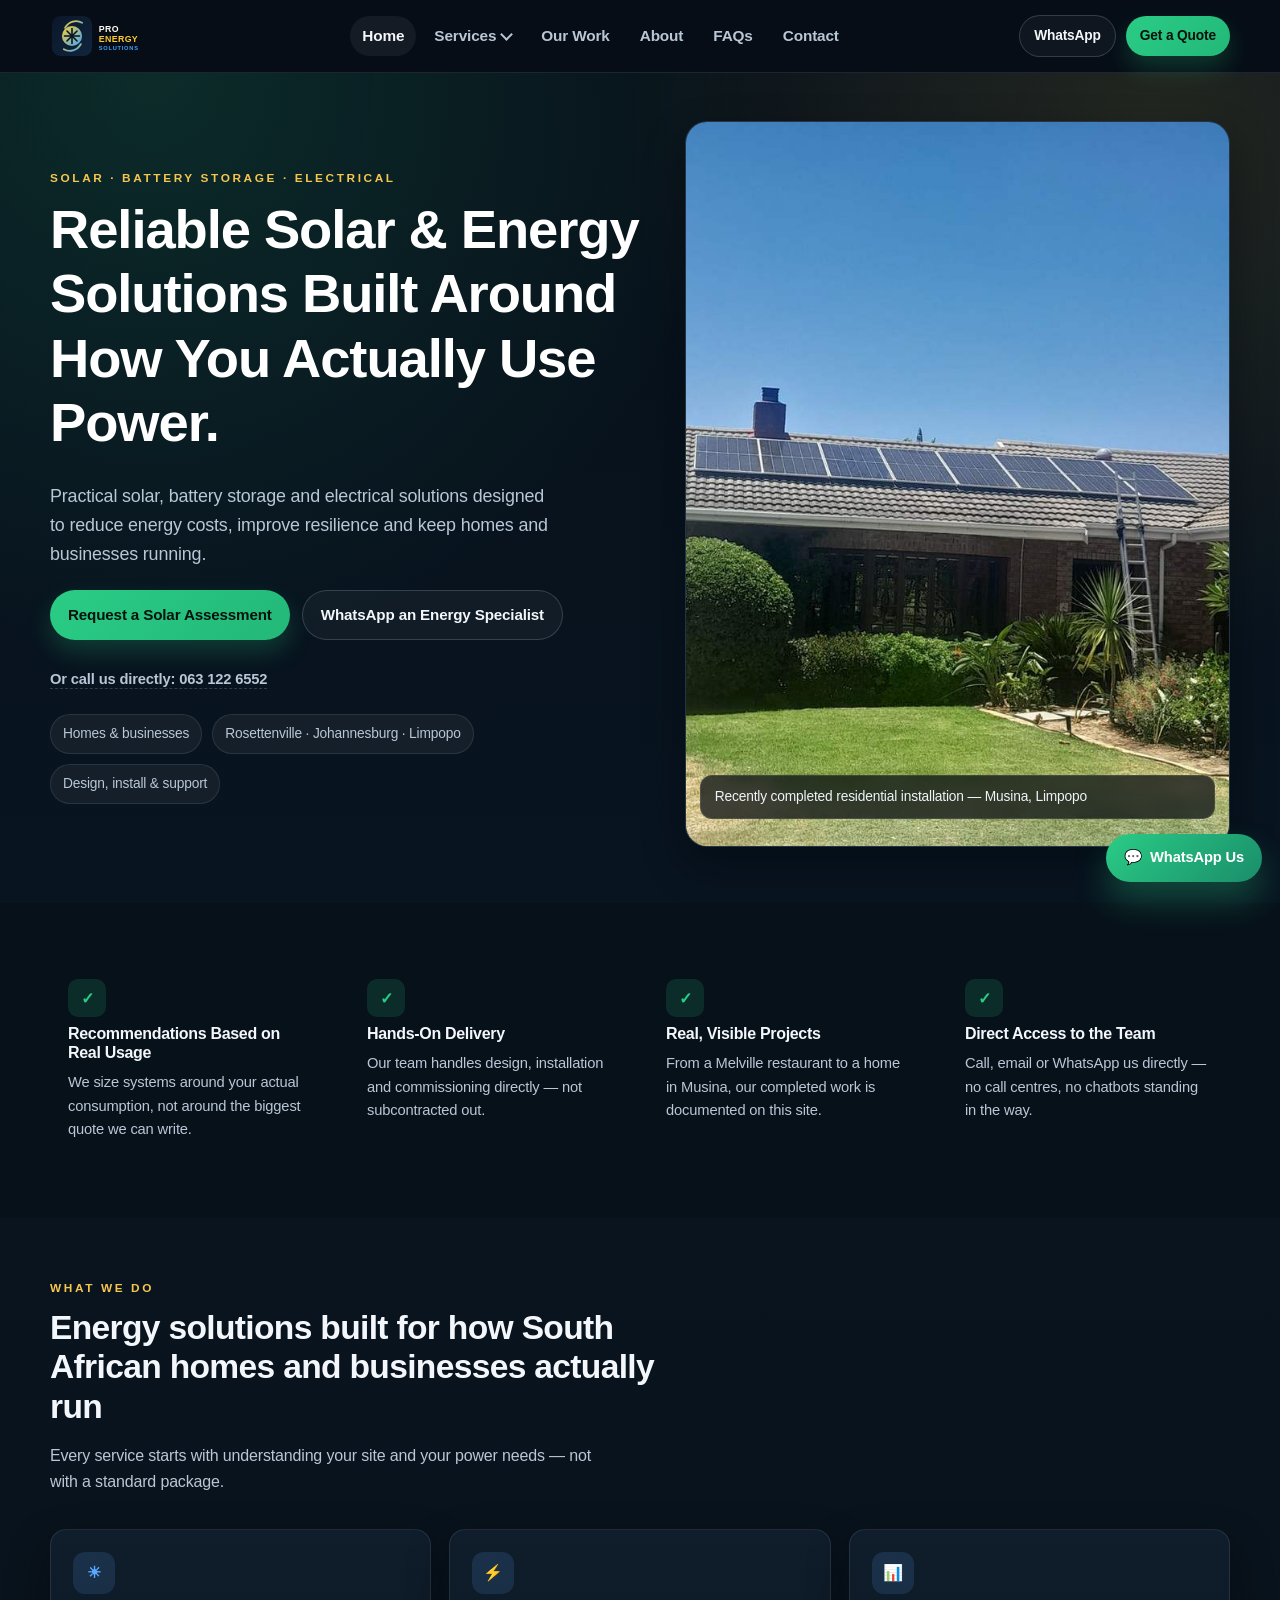
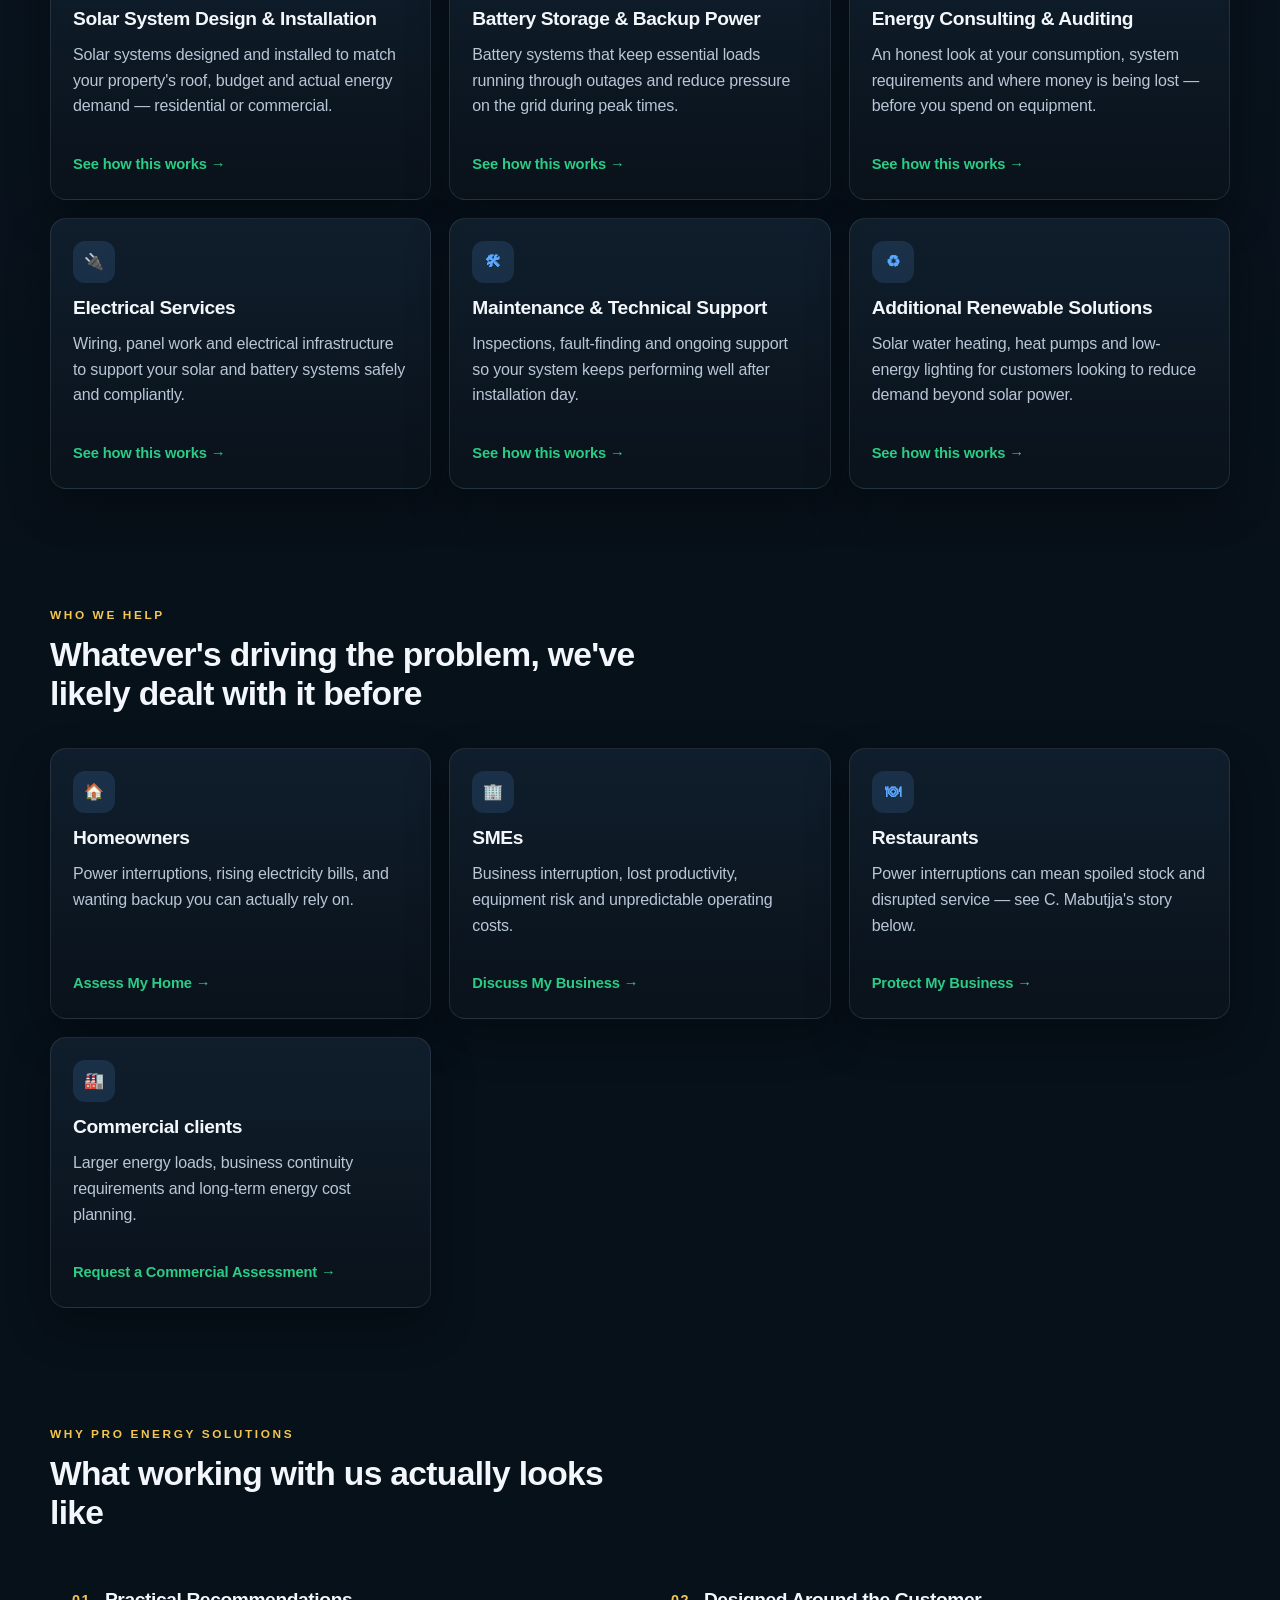
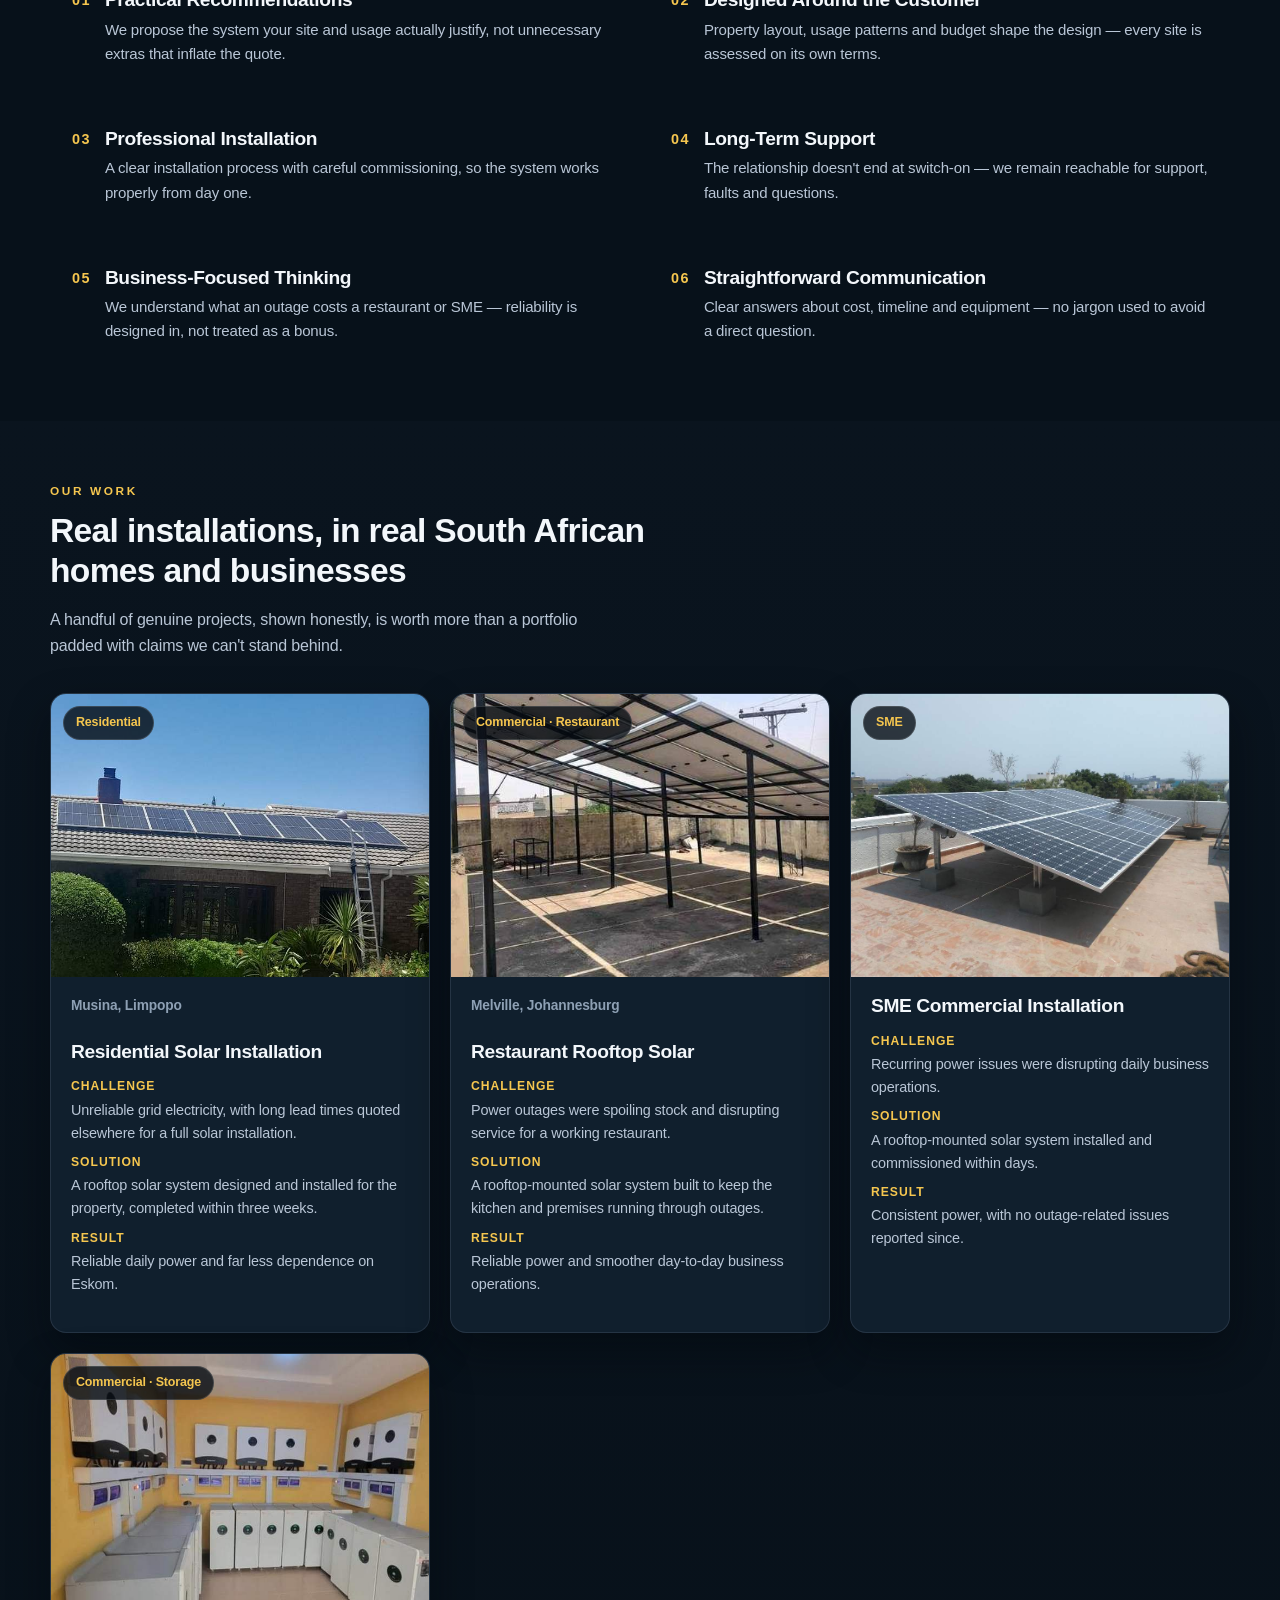
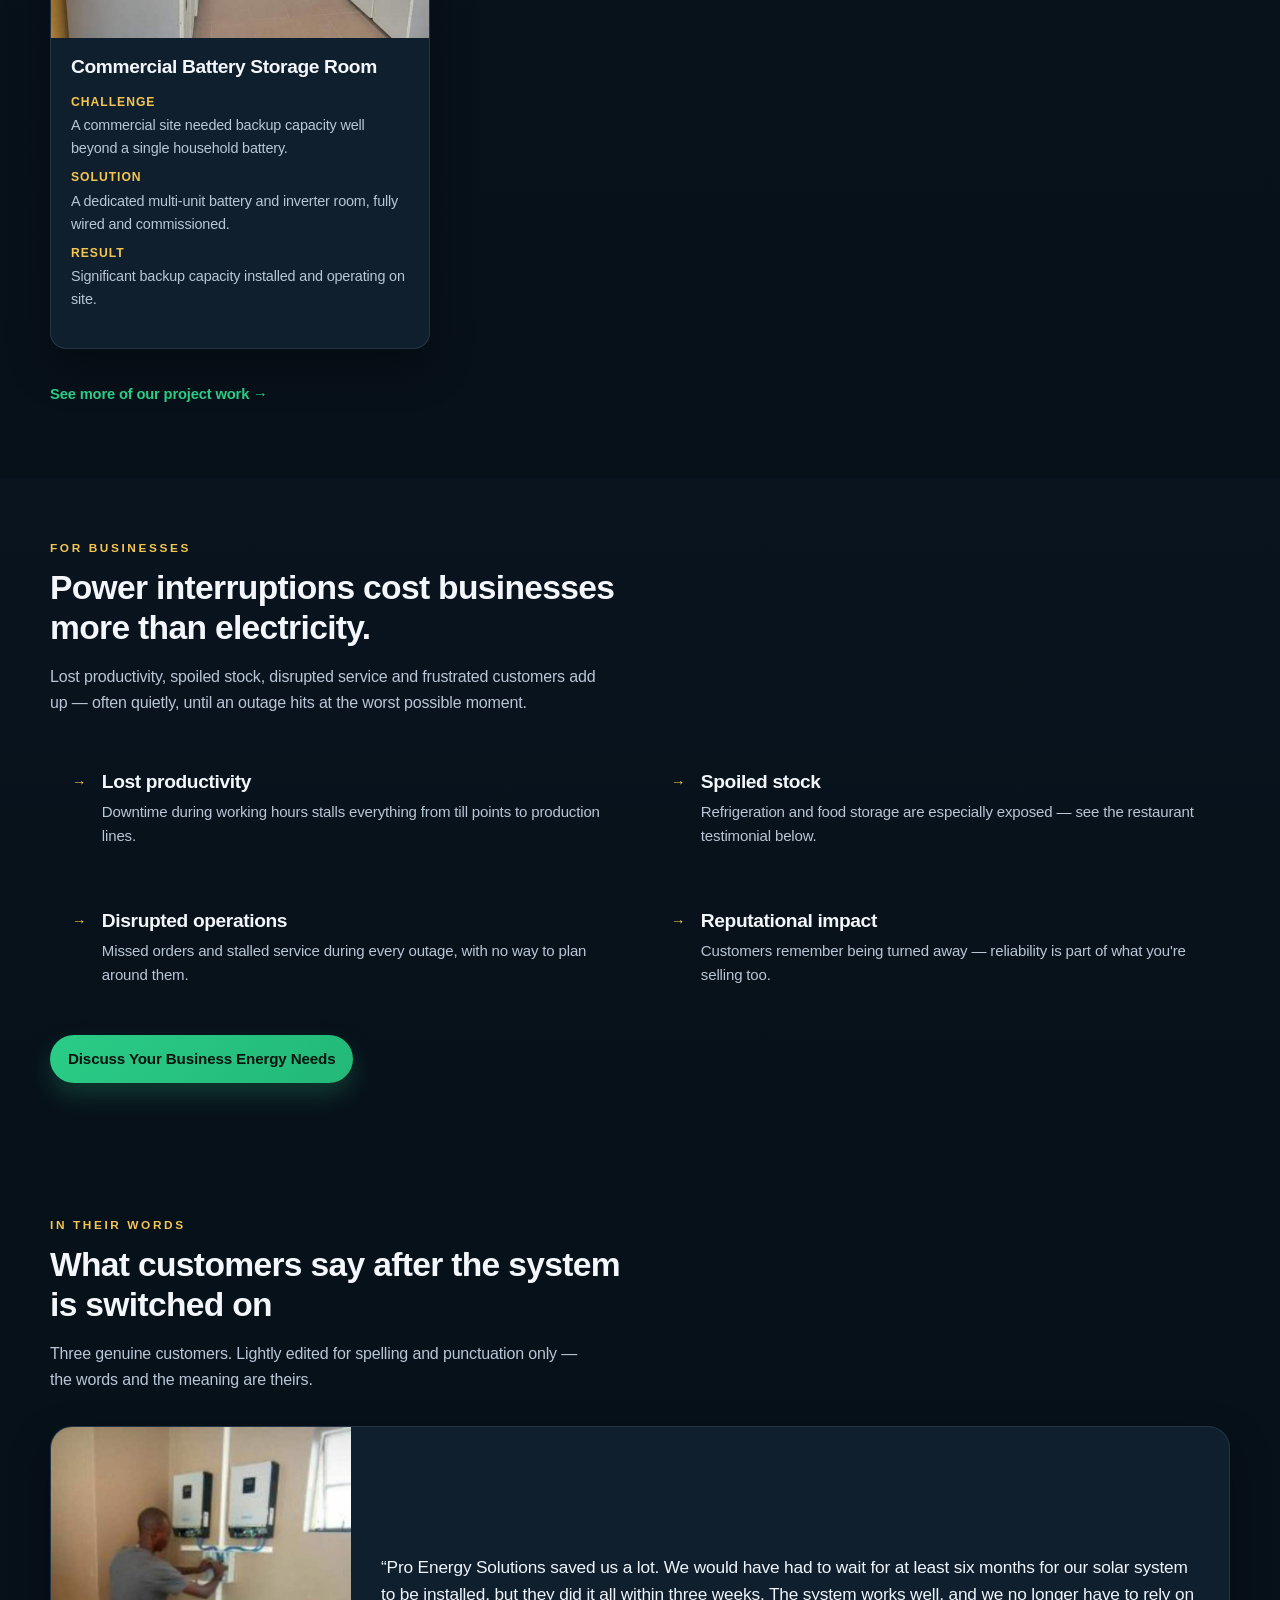
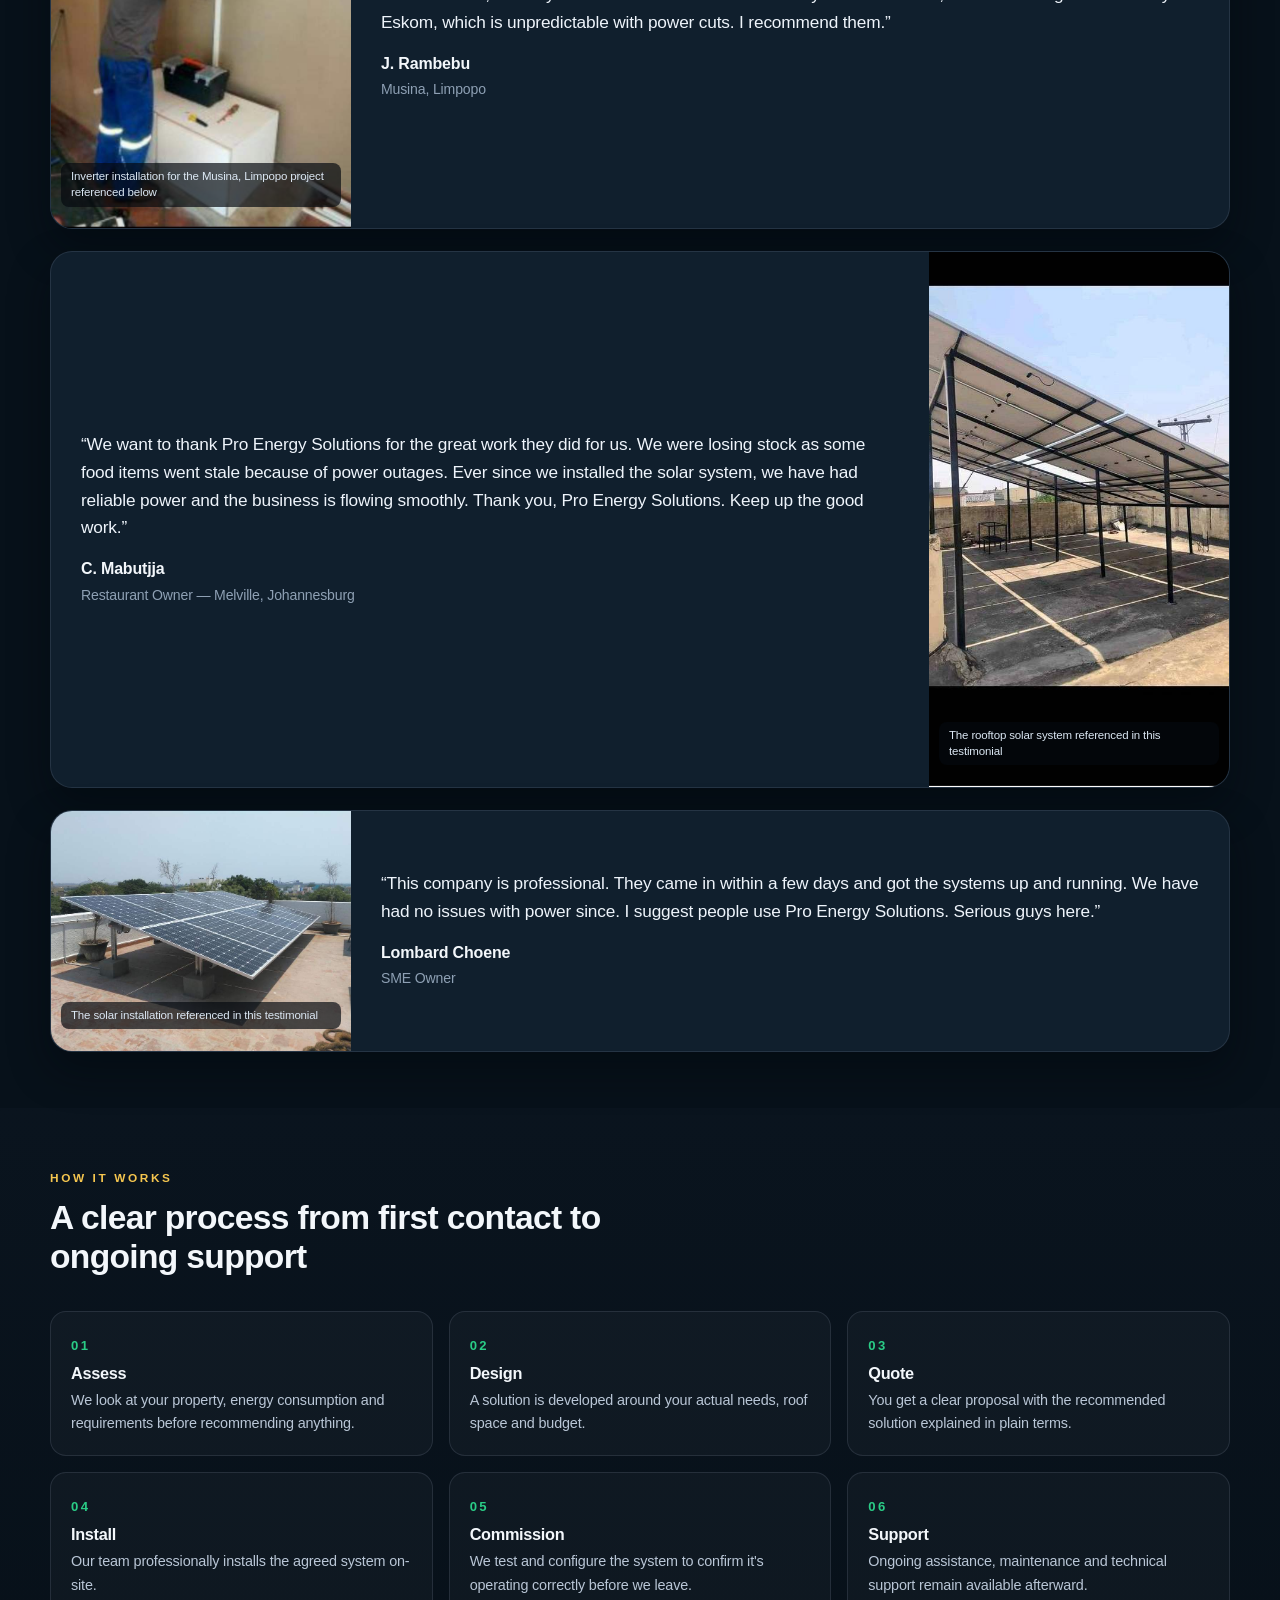
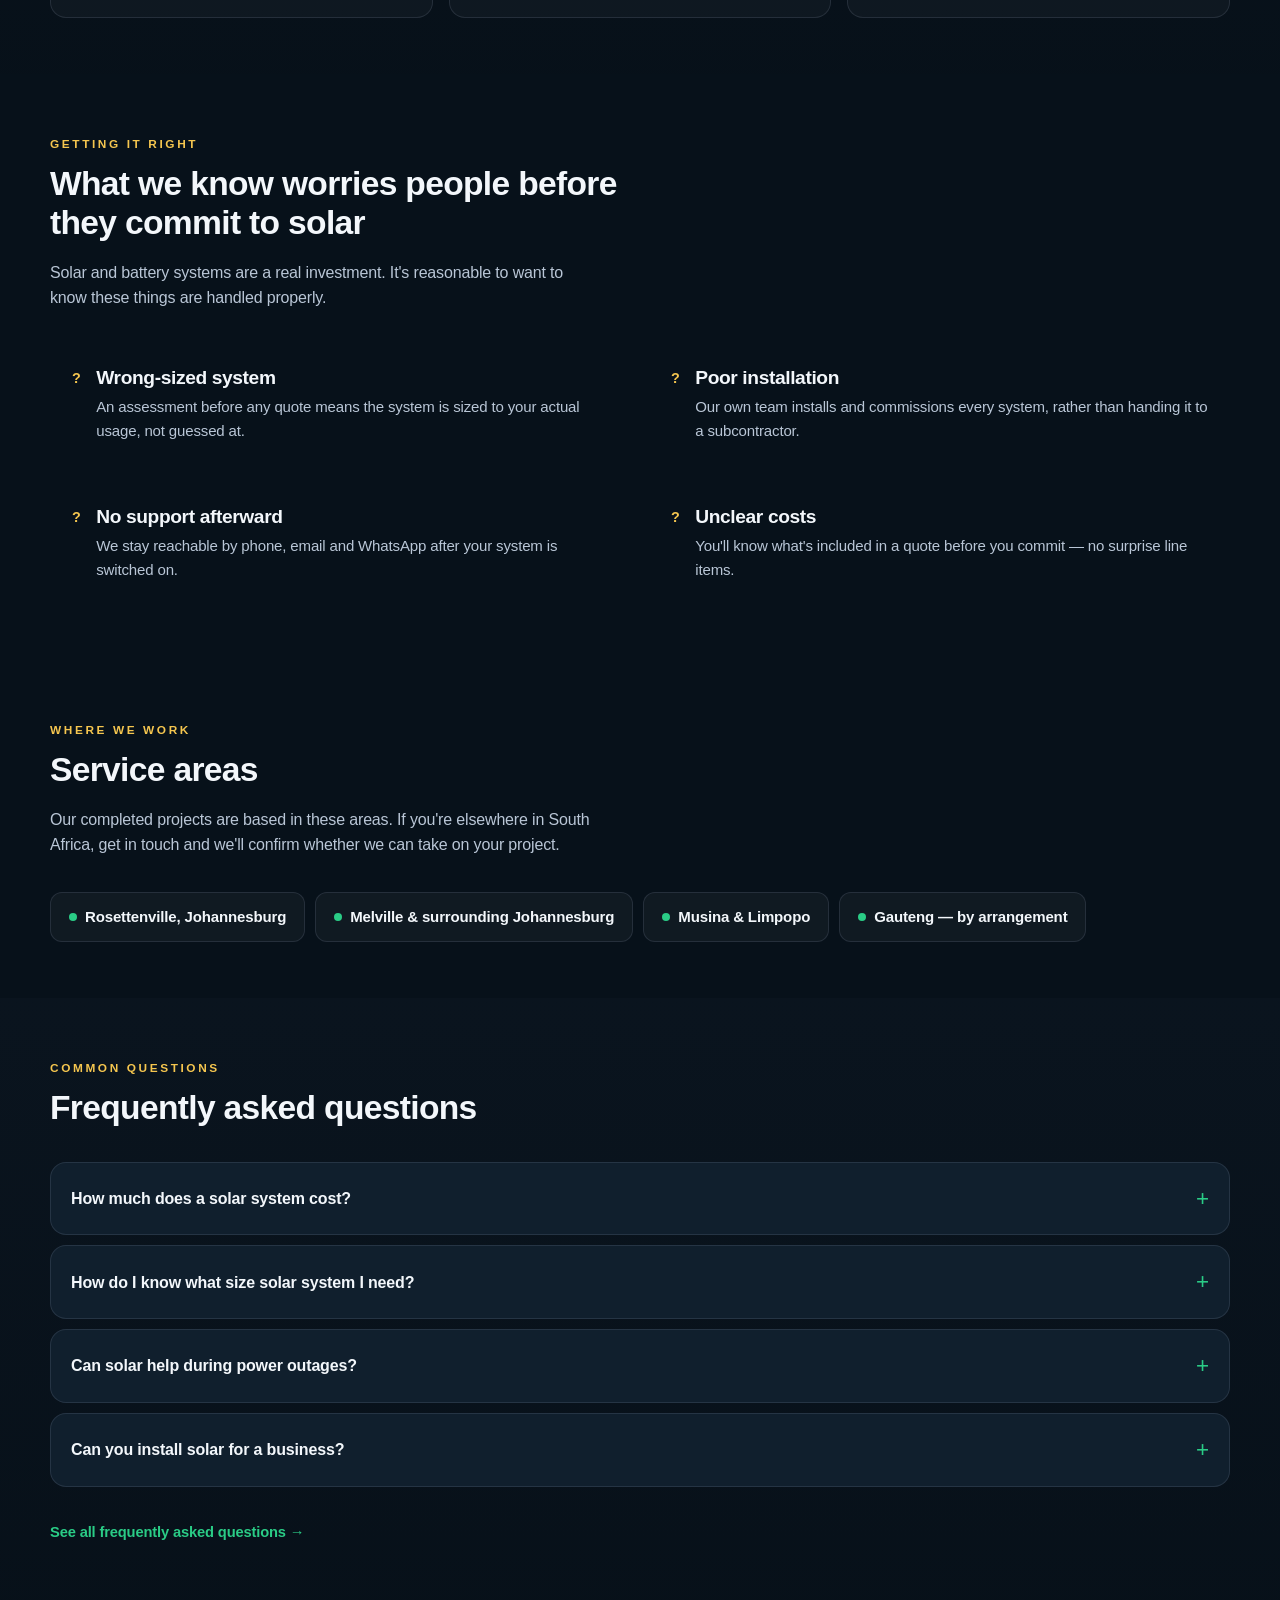
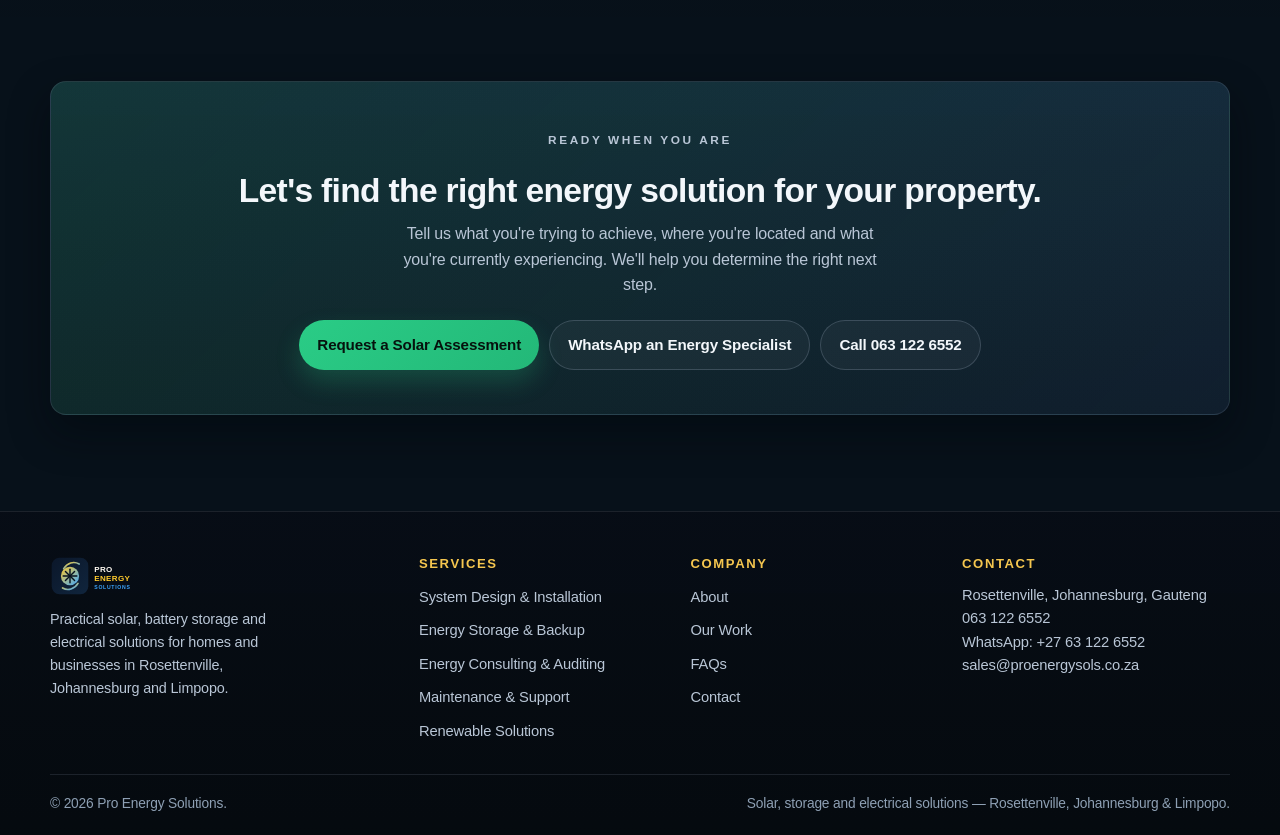
==== index.html @ cf30038c "Release production-ready Pro Energy Solutions website" ====
<!DOCTYPE html>
<html lang="en">
  <head>
    <meta charset="UTF-8" />
    <meta name="viewport" content="width=device-width, initial-scale=1.0" />
    <title>Pro Energy Solutions | Solar & Battery Installers in Johannesburg</title>
    <meta
      name="description"
      content="Pro Energy Solutions designs and installs solar, battery backup and electrical systems for homes and businesses in Rosettenville, Johannesburg and Limpopo. Real projects, real customers, honest advice."
    />
    <link rel="canonical" href="https://zippy-cupcake-9b35af.netlify.app/" />
    <link rel="icon" type="image/svg+xml" href="favicon.svg" />
    <meta property="og:type" content="website" />
    <meta property="og:site_name" content="Pro Energy Solutions" />
    <meta property="og:title" content="Pro Energy Solutions | Solar & Battery Installers in Johannesburg" />
    <meta property="og:description" content="Practical solar, battery storage and electrical solutions for homes and businesses — designed around how you actually use power." />
    <meta property="og:image" content="https://zippy-cupcake-9b35af.netlify.app/images/recently%20installed%20residential%20solar%20system%20Musina%20Limpopo.jpg" />
    <meta property="og:url" content="https://zippy-cupcake-9b35af.netlify.app/" />
    <meta name="twitter:card" content="summary_large_image" />
    <link rel="stylesheet" href="style.css" />
    <script type="application/ld+json">
    {
      "@context": "https://schema.org",
      "@type": "HomeAndConstructionBusiness",
      "name": "Pro Energy Solutions",
      "url": "https://zippy-cupcake-9b35af.netlify.app/",
      "logo": "https://zippy-cupcake-9b35af.netlify.app/logo.svg",
      "image": "https://zippy-cupcake-9b35af.netlify.app/images/recently%20installed%20residential%20solar%20system%20Musina%20Limpopo.jpg",
      "telephone": "+27631226552",
      "email": "sales@proenergysols.co.za",
      "address": {
        "@type": "PostalAddress",
        "addressLocality": "Rosettenville",
        "addressRegion": "Gauteng",
        "addressCountry": "ZA"
      },
      "areaServed": ["Rosettenville", "Johannesburg", "Gauteng", "Musina", "Limpopo"]
    }
    </script>
    <script type="application/ld+json">
    {
      "@context": "https://schema.org",
      "@type": "WebSite",
      "name": "Pro Energy Solutions",
      "url": "https://zippy-cupcake-9b35af.netlify.app/"
    }
    </script>
  </head>
  <body>
    <a class="skip-link" href="#main">Skip to main content</a>

    <header class="site-header">
      <nav class="nav container" aria-label="Primary">
        <a class="brand" href="index.html"><img src="logo.svg" alt="Pro Energy Solutions" class="site-logo" /></a>
        <button class="menu-toggle" type="button" aria-expanded="false" aria-controls="primary-nav-links" aria-label="Open menu">
          <span class="bar"></span>
        </button>
        <div class="nav-links" id="primary-nav-links">
          <a href="index.html" class="active" aria-current="page">Home</a>
          <details class="nav-dropdown">
            <summary>Services</summary>
            <div class="nav-dropdown-menu">
              <a href="services.html">All Services</a>
              <a href="system-design.html">System Design &amp; Installation</a>
              <a href="storage.html">Energy Storage &amp; Backup</a>
              <a href="consulting.html">Energy Consulting &amp; Auditing</a>
              <a href="maintenance.html">Maintenance &amp; Support</a>
              <a href="renewables.html">Additional Renewable Solutions</a>
            </div>
          </details>
          <a href="work.html">Our Work</a>
          <a href="about.html">About</a>
          <a href="faq.html">FAQs</a>
          <a href="contact.html">Contact</a>
          <div class="mobile-cta">
            <a class="btn btn-primary btn-sm" href="contact.html">Get a Quote</a>
            <a class="btn btn-whatsapp btn-sm" href="https://wa.me/27631226552" target="_blank" rel="noopener noreferrer">WhatsApp</a>
          </div>
        </div>
        <div class="nav-cta">
          <a class="btn btn-secondary btn-sm" href="https://wa.me/27631226552" target="_blank" rel="noopener noreferrer">WhatsApp</a>
          <a class="btn btn-primary btn-sm" href="contact.html">Get a Quote</a>
        </div>
      </nav>
    </header>

    <main id="main">
      <section class="hero">
        <div class="container hero-split">
          <div class="hero-copy-col">
            <p class="eyebrow">Solar · Battery Storage · Electrical</p>
            <h1>Reliable Solar &amp; Energy Solutions Built Around How You Actually Use Power.</h1>
            <p class="hero-tagline">
              Practical solar, battery storage and electrical solutions designed to reduce energy costs,
              improve resilience and keep homes and businesses running.
            </p>
            <div class="hero-cta-row">
              <a class="btn btn-primary" href="contact.html">Request a Solar Assessment</a>
              <a class="btn btn-secondary" href="https://wa.me/27631226552" target="_blank" rel="noopener noreferrer">WhatsApp an Energy Specialist</a>
            </div>
            <p class="hero-call-link"><a href="tel:+27631226552">Or call us directly: 063 122 6552</a></p>
            <div class="hero-proof-row">
              <span>Homes &amp; businesses</span>
              <span>Rosettenville · Johannesburg · Limpopo</span>
              <span>Design, install &amp; support</span>
            </div>
          </div>

          <div class="hero-visual">
            <img
              src="images/recently installed residential solar system Musina Limpopo.jpg"
              alt="Rooftop solar panel installation on a residential home in Musina, Limpopo, recently completed by Pro Energy Solutions"
              width="675"
              height="900" />
            <p class="hero-visual-caption">Recently completed residential installation — Musina, Limpopo</p>
          </div>
        </div>
      </section>

      <section class="section">
        <div class="container">
          <h2 class="visually-hidden">Why customers choose Pro Energy Solutions</h2>
          <div class="trust-strip">
            <article class="trust-item reveal">
              <span class="trust-icon" aria-hidden="true">✓</span>
              <h3>Recommendations Based on Real Usage</h3>
              <p>We size systems around your actual consumption, not around the biggest quote we can write.</p>
            </article>
            <article class="trust-item reveal">
              <span class="trust-icon" aria-hidden="true">✓</span>
              <h3>Hands-On Delivery</h3>
              <p>Our team handles design, installation and commissioning directly — not subcontracted out.</p>
            </article>
            <article class="trust-item reveal">
              <span class="trust-icon" aria-hidden="true">✓</span>
              <h3>Real, Visible Projects</h3>
              <p>From a Melville restaurant to a home in Musina, our completed work is documented on this site.</p>
            </article>
            <article class="trust-item reveal">
              <span class="trust-icon" aria-hidden="true">✓</span>
              <h3>Direct Access to the Team</h3>
              <p>Call, email or WhatsApp us directly — no call centres, no chatbots standing in the way.</p>
            </article>
          </div>
        </div>
      </section>

      <section class="section section-alt" id="services">
        <div class="container">
          <div class="section-head reveal">
            <p class="eyebrow">What we do</p>
            <h2>Energy solutions built for how South African homes and businesses actually run</h2>
            <p class="section-copy">Every service starts with understanding your site and your power needs — not with a standard package.</p>
          </div>

          <div class="cards-grid">
            <article class="card reveal">
              <span class="card-icon" aria-hidden="true">☀</span>
              <h3>Solar System Design &amp; Installation</h3>
              <p>Solar systems designed and installed to match your property's roof, budget and actual energy demand — residential or commercial.</p>
              <a class="text-link" href="system-design.html">See how this works →</a>
            </article>
            <article class="card reveal">
              <span class="card-icon" aria-hidden="true">⚡</span>
              <h3>Battery Storage &amp; Backup Power</h3>
              <p>Battery systems that keep essential loads running through outages and reduce pressure on the grid during peak times.</p>
              <a class="text-link" href="storage.html">See how this works →</a>
            </article>
            <article class="card reveal">
              <span class="card-icon" aria-hidden="true">📊</span>
              <h3>Energy Consulting &amp; Auditing</h3>
              <p>An honest look at your consumption, system requirements and where money is being lost — before you spend on equipment.</p>
              <a class="text-link" href="consulting.html">See how this works →</a>
            </article>
            <article class="card reveal">
              <span class="card-icon" aria-hidden="true">🔌</span>
              <h3>Electrical Services</h3>
              <p>Wiring, panel work and electrical infrastructure to support your solar and battery systems safely and compliantly.</p>
              <a class="text-link" href="services.html">See how this works →</a>
            </article>
            <article class="card reveal">
              <span class="card-icon" aria-hidden="true">🛠</span>
              <h3>Maintenance &amp; Technical Support</h3>
              <p>Inspections, fault-finding and ongoing support so your system keeps performing well after installation day.</p>
              <a class="text-link" href="maintenance.html">See how this works →</a>
            </article>
            <article class="card reveal">
              <span class="card-icon" aria-hidden="true">♻</span>
              <h3>Additional Renewable Solutions</h3>
              <p>Solar water heating, heat pumps and low-energy lighting for customers looking to reduce demand beyond solar power.</p>
              <a class="text-link" href="renewables.html">See how this works →</a>
            </article>
          </div>
        </div>
      </section>

      <section class="section" id="who-we-help">
        <div class="container">
          <div class="section-head reveal">
            <p class="eyebrow">Who we help</p>
            <h2>Whatever's driving the problem, we've likely dealt with it before</h2>
          </div>
          <div class="cards-grid">
            <article class="card reveal">
              <span class="card-icon" aria-hidden="true">🏠</span>
              <h3>Homeowners</h3>
              <p>Power interruptions, rising electricity bills, and wanting backup you can actually rely on.</p>
              <a class="text-link" href="https://wa.me/27631226552?text=Hi%20Pro%20Energy%20Solutions%2C%20I%27d%20like%20to%20assess%20my%20home%27s%20solar%20and%20backup%20options." target="_blank" rel="noopener noreferrer">Assess My Home →</a>
            </article>
            <article class="card reveal">
              <span class="card-icon" aria-hidden="true">🏢</span>
              <h3>SMEs</h3>
              <p>Business interruption, lost productivity, equipment risk and unpredictable operating costs.</p>
              <a class="text-link" href="https://wa.me/27631226552?text=Hi%20Pro%20Energy%20Solutions%2C%20I%27d%20like%20to%20discuss%20energy%20solutions%20for%20my%20business." target="_blank" rel="noopener noreferrer">Discuss My Business →</a>
            </article>
            <article class="card reveal">
              <span class="card-icon" aria-hidden="true">🍽</span>
              <h3>Restaurants</h3>
              <p>Power interruptions can mean spoiled stock and disrupted service — see C. Mabutjja's story below.</p>
              <a class="text-link" href="https://wa.me/27631226552?text=Hi%20Pro%20Energy%20Solutions%2C%20I%27d%20like%20to%20protect%20my%20restaurant%20from%20power%20outages." target="_blank" rel="noopener noreferrer">Protect My Business →</a>
            </article>
            <article class="card reveal">
              <span class="card-icon" aria-hidden="true">🏭</span>
              <h3>Commercial clients</h3>
              <p>Larger energy loads, business continuity requirements and long-term energy cost planning.</p>
              <a class="text-link" href="contact.html">Request a Commercial Assessment →</a>
            </article>
          </div>
        </div>
      </section>

      <section class="section">
        <div class="container">
          <div class="section-head reveal">
            <p class="eyebrow">Why Pro Energy Solutions</p>
            <h2>What working with us actually looks like</h2>
          </div>
          <div class="why-grid">
            <article class="why-card reveal">
              <span class="why-num">01</span>
              <div>
                <h3>Practical Recommendations</h3>
                <p>We propose the system your site and usage actually justify, not unnecessary extras that inflate the quote.</p>
              </div>
            </article>
            <article class="why-card reveal">
              <span class="why-num">02</span>
              <div>
                <h3>Designed Around the Customer</h3>
                <p>Property layout, usage patterns and budget shape the design — every site is assessed on its own terms.</p>
              </div>
            </article>
            <article class="why-card reveal">
              <span class="why-num">03</span>
              <div>
                <h3>Professional Installation</h3>
                <p>A clear installation process with careful commissioning, so the system works properly from day one.</p>
              </div>
            </article>
            <article class="why-card reveal">
              <span class="why-num">04</span>
              <div>
                <h3>Long-Term Support</h3>
                <p>The relationship doesn't end at switch-on — we remain reachable for support, faults and questions.</p>
              </div>
            </article>
            <article class="why-card reveal">
              <span class="why-num">05</span>
              <div>
                <h3>Business-Focused Thinking</h3>
                <p>We understand what an outage costs a restaurant or SME — reliability is designed in, not treated as a bonus.</p>
              </div>
            </article>
            <article class="why-card reveal">
              <span class="why-num">06</span>
              <div>
                <h3>Straightforward Communication</h3>
                <p>Clear answers about cost, timeline and equipment — no jargon used to avoid a direct question.</p>
              </div>
            </article>
          </div>
        </div>
      </section>

      <section class="section section-alt" id="our-work">
        <div class="container">
          <div class="section-head reveal">
            <p class="eyebrow">Our work</p>
            <h2>Real installations, in real South African homes and businesses</h2>
            <p class="section-copy">A handful of genuine projects, shown honestly, is worth more than a portfolio padded with claims we can't stand behind.</p>
          </div>

          <div class="projects-grid">
            <article class="project-card reveal">
              <div class="project-media">
                <img src="images/recently installed residential solar system Musina Limpopo.jpg" alt="Completed rooftop solar installation on a residential home in Musina, Limpopo" loading="lazy" width="675" height="900" />
                <span class="project-tag">Residential</span>
              </div>
              <div class="project-body">
                <p class="project-location">Musina, Limpopo</p>
                <h3>Residential Solar Installation</h3>
                <dl class="project-facts">
                  <div>
                    <dt>Challenge</dt>
                    <dd>Unreliable grid electricity, with long lead times quoted elsewhere for a full solar installation.</dd>
                  </div>
                  <div>
                    <dt>Solution</dt>
                    <dd>A rooftop solar system designed and installed for the property, completed within three weeks.</dd>
                  </div>
                  <div>
                    <dt>Result</dt>
                    <dd>Reliable daily power and far less dependence on Eskom.</dd>
                  </div>
                </dl>
              </div>
            </article>

            <article class="project-card reveal">
              <div class="project-media">
                <img src="images/recently installed roof top solar system for a Restaurant in Mellville jjJohannesburg view2.jpg" alt="Rooftop solar structure installed above a restaurant premises in Melville, Johannesburg" loading="lazy" width="505" height="900" />
                <span class="project-tag">Commercial · Restaurant</span>
              </div>
              <div class="project-body">
                <p class="project-location">Melville, Johannesburg</p>
                <h3>Restaurant Rooftop Solar</h3>
                <dl class="project-facts">
                  <div>
                    <dt>Challenge</dt>
                    <dd>Power outages were spoiling stock and disrupting service for a working restaurant.</dd>
                  </div>
                  <div>
                    <dt>Solution</dt>
                    <dd>A rooftop-mounted solar system built to keep the kitchen and premises running through outages.</dd>
                  </div>
                  <div>
                    <dt>Result</dt>
                    <dd>Reliable power and smoother day-to-day business operations.</dd>
                  </div>
                </dl>
              </div>
            </article>

            <article class="project-card reveal">
              <div class="project-media">
                <img src="images/testimonial_sme owner.jpg" alt="Ground-mounted rooftop solar panel array installed for a small business" loading="lazy" width="900" height="675" />
                <span class="project-tag">SME</span>
              </div>
              <div class="project-body">
                <h3>SME Commercial Installation</h3>
                <dl class="project-facts">
                  <div>
                    <dt>Challenge</dt>
                    <dd>Recurring power issues were disrupting daily business operations.</dd>
                  </div>
                  <div>
                    <dt>Solution</dt>
                    <dd>A rooftop-mounted solar system installed and commissioned within days.</dd>
                  </div>
                  <div>
                    <dt>Result</dt>
                    <dd>Consistent power, with no outage-related issues reported since.</dd>
                  </div>
                </dl>
              </div>
            </article>

            <article class="project-card reveal">
              <div class="project-media">
                <img src="images/inverter_room_main.jpg" alt="Commercial-scale battery storage room with multiple inverter and battery units installed and wired" loading="lazy" width="696" height="900" />
                <span class="project-tag">Commercial · Storage</span>
              </div>
              <div class="project-body">
                <h3>Commercial Battery Storage Room</h3>
                <dl class="project-facts">
                  <div>
                    <dt>Challenge</dt>
                    <dd>A commercial site needed backup capacity well beyond a single household battery.</dd>
                  </div>
                  <div>
                    <dt>Solution</dt>
                    <dd>A dedicated multi-unit battery and inverter room, fully wired and commissioned.</dd>
                  </div>
                  <div>
                    <dt>Result</dt>
                    <dd>Significant backup capacity installed and operating on site.</dd>
                  </div>
                </dl>
              </div>
            </article>
          </div>

          <p class="reveal text-link-standalone">
            <a class="text-link" href="work.html">See more of our project work →</a>
          </p>
        </div>
      </section>

      <section class="section section-alt" id="business-continuity">
        <div class="container">
          <div class="section-head reveal">
            <p class="eyebrow">For businesses</p>
            <h2>Power interruptions cost businesses more than electricity.</h2>
            <p class="section-copy">Lost productivity, spoiled stock, disrupted service and frustrated customers add up — often quietly, until an outage hits at the worst possible moment.</p>
          </div>
          <div class="why-grid">
            <article class="why-card reveal">
              <span class="why-num">→</span>
              <div>
                <h3>Lost productivity</h3>
                <p>Downtime during working hours stalls everything from till points to production lines.</p>
              </div>
            </article>
            <article class="why-card reveal">
              <span class="why-num">→</span>
              <div>
                <h3>Spoiled stock</h3>
                <p>Refrigeration and food storage are especially exposed — see the restaurant testimonial below.</p>
              </div>
            </article>
            <article class="why-card reveal">
              <span class="why-num">→</span>
              <div>
                <h3>Disrupted operations</h3>
                <p>Missed orders and stalled service during every outage, with no way to plan around them.</p>
              </div>
            </article>
            <article class="why-card reveal">
              <span class="why-num">→</span>
              <div>
                <h3>Reputational impact</h3>
                <p>Customers remember being turned away — reliability is part of what you're selling too.</p>
              </div>
            </article>
          </div>
          <p class="reveal text-link-standalone"><a class="btn btn-primary" href="contact.html">Discuss Your Business Energy Needs</a></p>
        </div>
      </section>

      <section class="section" id="testimonials">
        <div class="container">
          <div class="section-head reveal">
            <p class="eyebrow">In their words</p>
            <h2>What customers say after the system is switched on</h2>
            <p class="section-copy">Three genuine customers. Lightly edited for spelling and punctuation only — the words and the meaning are theirs.</p>
          </div>

          <div class="testimonial-list">
            <article class="testimonial-card reveal">
              <div class="testimonial-media">
                <img src="images/recently installed residential solar system Musina Limpopo inverter sytem indoors.jpg" alt="Inverter system installed indoors for the Musina, Limpopo residential solar project" loading="lazy" width="674" height="900" />
                <p class="testimonial-media-caption">Inverter installation for the Musina, Limpopo project referenced below</p>
              </div>
              <div class="testimonial-body">
                <p class="testimonial-quote">
                  &ldquo;Pro Energy Solutions saved us a lot. We would have had to wait for at least six months for our solar
                  system to be installed, but they did it all within three weeks. The system works well, and we no longer
                  have to rely on Eskom, which is unpredictable with power cuts. I recommend them.&rdquo;
                </p>
                <div class="testimonial-attribution">
                  <strong>J. Rambebu</strong>
                  <span>Musina, Limpopo</span>
                </div>
              </div>
            </article>

            <article class="testimonial-card reveal">
              <div class="testimonial-media">
                <img src="images/recently installed roof top solar system for a Restaurant in Mellville jjJohannesburg view2.jpg" alt="Rooftop solar installation above the Melville, Johannesburg restaurant referenced below" loading="lazy" width="505" height="900" />
                <p class="testimonial-media-caption">The rooftop solar system referenced in this testimonial</p>
              </div>
              <div class="testimonial-body">
                <p class="testimonial-quote">
                  &ldquo;We want to thank Pro Energy Solutions for the great work they did for us. We were losing stock as
                  some food items went stale because of power outages. Ever since we installed the solar system, we have
                  had reliable power and the business is flowing smoothly. Thank you, Pro Energy Solutions. Keep up the
                  good work.&rdquo;
                </p>
                <div class="testimonial-attribution">
                  <strong>C. Mabutjja</strong>
                  <span>Restaurant Owner — Melville, Johannesburg</span>
                </div>
              </div>
            </article>

            <article class="testimonial-card reveal">
              <div class="testimonial-media">
                <img src="images/testimonial_sme owner.jpg" alt="Rooftop solar panel array installed for Lombard Choene's SME business" loading="lazy" width="900" height="675" />
                <p class="testimonial-media-caption">The solar installation referenced in this testimonial</p>
              </div>
              <div class="testimonial-body">
                <p class="testimonial-quote">
                  &ldquo;This company is professional. They came in within a few days and got the systems up and running.
                  We have had no issues with power since. I suggest people use Pro Energy Solutions. Serious guys
                  here.&rdquo;
                </p>
                <div class="testimonial-attribution">
                  <strong>Lombard Choene</strong>
                  <span>SME Owner</span>
                </div>
              </div>
            </article>
          </div>
        </div>
      </section>

      <section class="section section-alt" id="how-it-works">
        <div class="container">
          <div class="section-head reveal">
            <p class="eyebrow">How it works</p>
            <h2>A clear process from first contact to ongoing support</h2>
          </div>
          <div class="steps-grid">
            <article class="step-card reveal">
              <strong>01</strong>
              <h3>Assess</h3>
              <p>We look at your property, energy consumption and requirements before recommending anything.</p>
            </article>
            <article class="step-card reveal">
              <strong>02</strong>
              <h3>Design</h3>
              <p>A solution is developed around your actual needs, roof space and budget.</p>
            </article>
            <article class="step-card reveal">
              <strong>03</strong>
              <h3>Quote</h3>
              <p>You get a clear proposal with the recommended solution explained in plain terms.</p>
            </article>
            <article class="step-card reveal">
              <strong>04</strong>
              <h3>Install</h3>
              <p>Our team professionally installs the agreed system on-site.</p>
            </article>
            <article class="step-card reveal">
              <strong>05</strong>
              <h3>Commission</h3>
              <p>We test and configure the system to confirm it's operating correctly before we leave.</p>
            </article>
            <article class="step-card reveal">
              <strong>06</strong>
              <h3>Support</h3>
              <p>Ongoing assistance, maintenance and technical support remain available afterward.</p>
            </article>
          </div>
        </div>
      </section>

      <section class="section" id="risk-reduction">
        <div class="container">
          <div class="section-head reveal">
            <p class="eyebrow">Getting it right</p>
            <h2>What we know worries people before they commit to solar</h2>
            <p class="section-copy">Solar and battery systems are a real investment. It's reasonable to want to know these things are handled properly.</p>
          </div>
          <div class="why-grid">
            <article class="why-card reveal">
              <span class="why-num">?</span>
              <div>
                <h3>Wrong-sized system</h3>
                <p>An assessment before any quote means the system is sized to your actual usage, not guessed at.</p>
              </div>
            </article>
            <article class="why-card reveal">
              <span class="why-num">?</span>
              <div>
                <h3>Poor installation</h3>
                <p>Our own team installs and commissions every system, rather than handing it to a subcontractor.</p>
              </div>
            </article>
            <article class="why-card reveal">
              <span class="why-num">?</span>
              <div>
                <h3>No support afterward</h3>
                <p>We stay reachable by phone, email and WhatsApp after your system is switched on.</p>
              </div>
            </article>
            <article class="why-card reveal">
              <span class="why-num">?</span>
              <div>
                <h3>Unclear costs</h3>
                <p>You'll know what's included in a quote before you commit — no surprise line items.</p>
              </div>
            </article>
          </div>
        </div>
      </section>

      <section class="section" id="service-areas">
        <div class="container">
          <div class="section-head reveal">
            <p class="eyebrow">Where we work</p>
            <h2>Service areas</h2>
            <p class="section-copy">Our completed projects are based in these areas. If you're elsewhere in South Africa, get in touch and we'll confirm whether we can take on your project.</p>
          </div>
          <div class="area-chip-row reveal">
            <span class="area-chip"><span class="dot" aria-hidden="true"></span>Rosettenville, Johannesburg</span>
            <span class="area-chip"><span class="dot" aria-hidden="true"></span>Melville &amp; surrounding Johannesburg</span>
            <span class="area-chip"><span class="dot" aria-hidden="true"></span>Musina &amp; Limpopo</span>
            <span class="area-chip"><span class="dot" aria-hidden="true"></span>Gauteng — by arrangement</span>
          </div>
        </div>
      </section>

      <section class="section section-alt" id="faq">
        <div class="container">
          <div class="section-head reveal">
            <p class="eyebrow">Common questions</p>
            <h2>Frequently asked questions</h2>
          </div>
          <div class="faq-list reveal">
            <details class="faq-item">
              <summary>How much does a solar system cost?</summary>
              <p class="faq-answer">Cost depends on your energy consumption, property requirements, equipment choice and system design. We provide a clear quote after assessing your specific needs rather than quoting a generic package price.</p>
            </details>
            <details class="faq-item">
              <summary>How do I know what size solar system I need?</summary>
              <p class="faq-answer">We start with an assessment of your consumption and usage patterns, then size the system to match — rather than guessing or defaulting to the largest option.</p>
            </details>
            <details class="faq-item">
              <summary>Can solar help during power outages?</summary>
              <p class="faq-answer">Yes, when paired with battery storage configured for your essential loads. We'll explain what a system can and can't cover during an outage before you commit.</p>
            </details>
            <details class="faq-item">
              <summary>Can you install solar for a business?</summary>
              <p class="faq-answer">Yes — we've installed systems for a restaurant and other SMEs. Commercial installations are assessed the same way as residential ones: around your actual operating needs.</p>
            </details>
          </div>
          <p class="reveal text-link-standalone">
            <a class="text-link" href="faq.html">See all frequently asked questions →</a>
          </p>
        </div>
      </section>

      <section class="section">
        <div class="container">
          <div class="cta-panel reveal">
            <p class="eyebrow">Ready when you are</p>
            <h2>Let's find the right energy solution for your property.</h2>
            <p>Tell us what you're trying to achieve, where you're located and what you're currently experiencing. We'll help you determine the right next step.</p>
            <div class="cta-row">
              <a class="btn btn-primary" href="contact.html">Request a Solar Assessment</a>
              <a class="btn btn-secondary" href="https://wa.me/27631226552" target="_blank" rel="noopener noreferrer">WhatsApp an Energy Specialist</a>
              <a class="btn btn-secondary" href="tel:+27631226552">Call 063 122 6552</a>
            </div>
          </div>
        </div>
      </section>
    </main>

    <footer class="site-footer">
      <div class="container">
        <div class="footer-grid">
          <div class="footer-brand">
            <img src="logo.svg" alt="Pro Energy Solutions" class="site-logo" />
            <p>Practical solar, battery storage and electrical solutions for homes and businesses in Rosettenville, Johannesburg and Limpopo.</p>
          </div>
          <div class="footer-col">
            <h3>Services</h3>
            <ul>
              <li><a href="system-design.html">System Design &amp; Installation</a></li>
              <li><a href="storage.html">Energy Storage &amp; Backup</a></li>
              <li><a href="consulting.html">Energy Consulting &amp; Auditing</a></li>
              <li><a href="maintenance.html">Maintenance &amp; Support</a></li>
              <li><a href="renewables.html">Renewable Solutions</a></li>
            </ul>
          </div>
          <div class="footer-col">
            <h3>Company</h3>
            <ul>
              <li><a href="about.html">About</a></li>
              <li><a href="work.html">Our Work</a></li>
              <li><a href="faq.html">FAQs</a></li>
              <li><a href="contact.html">Contact</a></li>
            </ul>
          </div>
          <div class="footer-col">
            <h3>Contact</h3>
            <address>
              Rosettenville, Johannesburg, Gauteng<br />
              <a href="tel:+27631226552">063 122 6552</a><br />
              <a href="https://wa.me/27631226552" target="_blank" rel="noopener noreferrer">WhatsApp: +27 63 122 6552</a><br />
              <a href="mailto:sales@proenergysols.co.za">sales@proenergysols.co.za</a>
            </address>
          </div>
        </div>
        <div class="footer-bottom">
          <span>&copy; 2026 Pro Energy Solutions.</span>
          <span>Solar, storage and electrical solutions — Rosettenville, Johannesburg &amp; Limpopo.</span>
        </div>
      </div>
    </footer>

    <a class="whatsapp-float" href="https://wa.me/27631226552" target="_blank" rel="noopener noreferrer" aria-label="Chat with Pro Energy Solutions on WhatsApp">
      <span aria-hidden="true">💬</span><span class="wa-text">WhatsApp Us</span>
    </a>

    <nav class="mobile-action-bar" aria-label="Quick contact">
      <a class="mobile-action-item mai-whatsapp" href="https://wa.me/27631226552" target="_blank" rel="noopener noreferrer">
        <span class="mai-icon" aria-hidden="true">💬</span>WhatsApp
      </a>
      <a class="mobile-action-item mai-call" href="tel:+27631226552">
        <span class="mai-icon" aria-hidden="true">📞</span>Call
      </a>
      <a class="mobile-action-item mai-quote" href="contact.html">
        <span class="mai-icon" aria-hidden="true">⚡</span>Get Quote
      </a>
    </nav>
    <script src="script.js"></script>
  </body>
</html>
---- style.css ----
/* ==========================================================================
   Pro Energy Solutions — design system
   ========================================================================== */

:root {
  --bg: #07111a;
  --bg-2: #0a1826;
  --panel: #101f2d;
  --panel-2: #16293a;
  --text: #f3f7fb;
  --muted: #b9c6d6;
  --muted-2: #8ea0b4;
  --accent: #2acc86;
  --accent-ink: #06120d;
  --accent-2: #f5c64f;
  --accent-3: #5aa8ff;
  --border: rgba(148, 163, 184, 0.16);
  --border-strong: rgba(148, 163, 184, 0.28);
  --shadow: 0 18px 40px rgba(2, 6, 10, 0.45);
  --radius-lg: 22px;
  --radius-md: 16px;
  --radius-sm: 10px;
  --maxw: 1180px;
}

* { box-sizing: border-box; }

html { scroll-behavior: smooth; }

@media (prefers-reduced-motion: reduce) {
  html { scroll-behavior: auto; }
  *, *::before, *::after {
    animation-duration: 0.001ms !important;
    animation-iteration-count: 1 !important;
    transition-duration: 0.001ms !important;
    scroll-behavior: auto !important;
  }
}

body {
  margin: 0;
  font-family: "Segoe UI", "Inter", Arial, Helvetica, sans-serif;
  font-weight: 400;
  color: var(--text);
  line-height: 1.6;
  letter-spacing: -0.01em;
  background: var(--bg);
  min-height: 100vh;
}

img { max-width: 100%; display: block; }

.container {
  width: min(var(--maxw), calc(100% - 40px));
  margin: 0 auto;
}

a { color: inherit; }

h1, h2, h3, h4 {
  font-weight: 700;
  line-height: 1.18;
  letter-spacing: -0.02em;
  margin: 0 0 0.5em;
}

h1 { font-size: clamp(2.1rem, 5vw, 3.4rem); }
h2 { font-size: clamp(1.5rem, 3vw, 2.1rem); }
h3 { font-size: 1.2rem; }

p { margin: 0 0 1em; }

.lead {
  color: var(--muted);
  font-size: 1.1rem;
  max-width: 56ch;
}

.section-copy,
.card p,
.panel p {
  color: var(--muted);
  max-width: 62ch;
}

.eyebrow {
  display: inline-block;
  text-transform: uppercase;
  letter-spacing: 0.22em;
  font-size: 0.74rem;
  font-weight: 700;
  color: var(--accent-2);
  margin-bottom: 10px;
}

.visually-hidden {
  position: absolute;
  width: 1px; height: 1px;
  padding: 0; margin: -1px;
  overflow: hidden;
  clip: rect(0,0,0,0);
  white-space: nowrap;
  border: 0;
}

.skip-link {
  position: absolute;
  left: 12px;
  top: -60px;
  z-index: 100;
  background: var(--accent);
  color: var(--accent-ink);
  padding: 10px 16px;
  border-radius: 999px;
  font-weight: 700;
  text-decoration: none;
  transition: top 0.15s ease;
}

.skip-link:focus {
  top: 12px;
}

:focus-visible {
  outline: 2px solid var(--accent-3);
  outline-offset: 3px;
}

/* ==========================================================================
   Header / navigation
   ========================================================================== */

.site-header {
  position: sticky;
  top: 0;
  z-index: 60;
  background: rgba(7, 14, 22, 0.92);
  -webkit-backdrop-filter: blur(10px);
  backdrop-filter: blur(10px);
  border-bottom: 1px solid var(--border);
}

.nav {
  display: flex;
  align-items: center;
  justify-content: space-between;
  gap: 16px;
  padding: 14px 0;
}

.brand {
  display: inline-flex;
  align-items: center;
  gap: 10px;
  text-decoration: none;
  color: var(--text);
  flex-shrink: 0;
}

.site-logo {
  display: block;
  height: 44px;
  width: auto;
}

.nav-links {
  display: flex;
  align-items: center;
  gap: 6px;
}

.nav-links a {
  text-decoration: none;
  color: var(--muted);
  font-weight: 600;
  font-size: 0.96rem;
  padding: 8px 12px;
  border-radius: 999px;
  transition: color 0.15s ease, background 0.15s ease;
}

.nav-links a.active,
.nav-links a:hover,
.nav-links a:focus-visible {
  color: var(--text);
  background: rgba(255, 255, 255, 0.06);
}

.nav-cta {
  display: flex;
  align-items: center;
  gap: 10px;
  flex-shrink: 0;
}

.nav-dropdown {
  position: relative;
}

.nav-dropdown > summary {
  list-style: none;
  cursor: pointer;
  color: var(--muted);
  font-weight: 600;
  font-size: 0.96rem;
  padding: 8px 12px;
  border-radius: 999px;
  display: inline-flex;
  align-items: center;
  gap: 6px;
}

.nav-dropdown > summary::-webkit-details-marker { display: none; }
.nav-dropdown > summary::after {
  content: "";
  width: 7px; height: 7px;
  border-right: 2px solid currentColor;
  border-bottom: 2px solid currentColor;
  transform: rotate(45deg);
  margin-top: -4px;
}

.nav-dropdown[open] > summary,
.nav-dropdown > summary:hover,
.nav-dropdown > summary.active {
  color: var(--text);
  background: rgba(255, 255, 255, 0.06);
}

.nav-dropdown-menu {
  position: absolute;
  top: calc(100% + 8px);
  left: 0;
  min-width: 300px;
  padding: 8px;
  border-radius: 14px;
  border: 1px solid var(--border);
  background: linear-gradient(180deg, rgba(15, 27, 40, 0.99), rgba(9, 16, 24, 0.99));
  box-shadow: 0 18px 32px rgba(1, 5, 10, 0.4);
  display: grid;
  gap: 4px;
  z-index: 20;
}

.nav-dropdown-menu a {
  display: block;
  padding: 10px 12px;
  border-radius: 10px;
  color: var(--text);
  text-decoration: none;
  font-weight: 600;
  font-size: 0.94rem;
}

.nav-dropdown-menu a:hover,
.nav-dropdown-menu a:focus-visible {
  background: rgba(42, 204, 134, 0.12);
}

.menu-toggle {
  display: none;
  align-items: center;
  justify-content: center;
  width: 44px;
  height: 44px;
  border-radius: 10px;
  border: 1px solid var(--border-strong);
  background: rgba(255, 255, 255, 0.04);
  color: var(--text);
  cursor: pointer;
  flex-shrink: 0;
}

.menu-toggle .bar {
  display: block;
  width: 20px;
  height: 2px;
  background: currentColor;
  position: relative;
}

.menu-toggle .bar::before,
.menu-toggle .bar::after {
  content: "";
  position: absolute;
  left: 0;
  width: 20px;
  height: 2px;
  background: currentColor;
  transition: transform 0.2s ease;
}

.menu-toggle .bar::before { top: -6px; }
.menu-toggle .bar::after { top: 6px; }

.btn {
  display: inline-flex;
  align-items: center;
  justify-content: center;
  gap: 8px;
  padding: 12px 18px;
  border-radius: 999px;
  text-decoration: none;
  font-weight: 700;
  font-size: 0.95rem;
  border: 0;
  cursor: pointer;
  transition: transform 0.15s ease, box-shadow 0.15s ease, background 0.15s ease;
  font-family: inherit;
}

.btn:hover { transform: translateY(-1px); }

.btn-primary {
  background: linear-gradient(135deg, var(--accent), #23b878);
  color: var(--accent-ink);
  box-shadow: 0 12px 24px rgba(42, 204, 134, 0.22);
}

.btn-secondary {
  background: rgba(255, 255, 255, 0.04);
  border: 1px solid var(--border-strong);
  color: var(--text);
}

.btn-secondary:hover {
  border-color: var(--accent-3);
  background: rgba(90, 168, 255, 0.08);
}

.btn-whatsapp {
  background: linear-gradient(135deg, #2acc86, #1a8d6a);
  color: #fff;
}

.btn-sm { padding: 9px 14px; font-size: 0.86rem; }

.nav-cta .btn { display: none; }

@media (min-width: 900px) {
  .nav-cta .btn { display: inline-flex; }
}

/* mobile nav */
@media (max-width: 899px) {
  .menu-toggle { display: inline-flex; }

  .nav-links {
    position: fixed;
    inset: 68px 0 0 0;
    height: calc(100vh - 68px);
    background: rgba(6, 12, 19, 0.98);
    flex-direction: column;
    align-items: stretch;
    padding: 18px 20px 30px;
    gap: 2px;
    overflow-y: auto;
    transform: translateX(100%);
    transition: transform 0.25s ease;
    z-index: 40;
  }

  .nav-links.is-open { transform: translateX(0); }

  .nav-links a {
    padding: 14px 10px;
    font-size: 1.05rem;
    border-bottom: 1px solid var(--border);
    border-radius: 0;
  }

  .nav-dropdown { width: 100%; }
  .nav-dropdown > summary {
    padding: 14px 10px;
    font-size: 1.05rem;
    border-bottom: 1px solid var(--border);
    border-radius: 0;
    width: 100%;
  }

  .nav-dropdown-menu {
    position: static;
    border: 0;
    background: rgba(255, 255, 255, 0.03);
    box-shadow: none;
    margin: 4px 0 4px 10px;
  }

  .nav-links .mobile-cta {
    display: flex;
    gap: 10px;
    margin-top: 16px;
    flex-wrap: wrap;
  }

  .nav-links .mobile-cta .btn { flex: 1 1 140px; }
}

@media (min-width: 900px) {
  .mobile-cta { display: none; }
}

/* ==========================================================================
   Hero
   ========================================================================== */

.hero {
  padding: 28px 0 56px;
  position: relative;
  overflow: hidden;
}

.hero::before {
  content: "";
  position: absolute;
  inset: 0;
  background:
    radial-gradient(circle at 12% 0%, rgba(42, 204, 134, 0.14), transparent 42%),
    radial-gradient(circle at 90% 8%, rgba(245, 198, 79, 0.12), transparent 38%),
    linear-gradient(180deg, #07111a 0%, #081420 100%);
  z-index: -1;
}

.hero-split {
  display: grid;
  grid-template-columns: 1.05fr 0.95fr;
  gap: 32px;
  align-items: center;
  padding-top: 20px;
}

.hero-copy-col h1 { color: #fff; }

.hero-tagline {
  color: var(--muted);
  font-size: 1.12rem;
  max-width: 50ch;
  margin-bottom: 22px;
}

.hero-cta-row {
  display: flex;
  flex-wrap: wrap;
  gap: 12px;
  margin-bottom: 26px;
}

.hero-call-link {
  margin: 0 0 22px;
}

.hero-call-link a {
  color: var(--muted);
  text-decoration: none;
  font-weight: 600;
  font-size: 0.92rem;
  border-bottom: 1px dashed var(--border-strong);
  padding-bottom: 1px;
}

.hero-call-link a:hover { color: var(--text); border-color: var(--accent-3); }

.hero-proof-row {
  display: flex;
  flex-wrap: wrap;
  gap: 10px;
}

.hero-proof-row span {
  display: inline-flex;
  align-items: center;
  gap: 6px;
  padding: 8px 12px;
  border-radius: 999px;
  background: rgba(255, 255, 255, 0.05);
  border: 1px solid var(--border);
  color: var(--muted);
  font-size: 0.86rem;
}

.hero-visual {
  position: relative;
  border-radius: var(--radius-lg);
  overflow: hidden;
  border: 1px solid var(--border);
  box-shadow: var(--shadow);
  min-height: 420px;
  background: var(--panel);
}

.hero-visual img {
  width: 100%;
  height: 100%;
  min-height: 420px;
  object-fit: cover;
  object-position: center;
}

.hero-visual-caption {
  position: absolute;
  left: 14px;
  bottom: 14px;
  right: 14px;
  display: flex;
  align-items: center;
  gap: 8px;
  padding: 10px 14px;
  border-radius: 12px;
  background: rgba(6, 12, 19, 0.72);
  -webkit-backdrop-filter: blur(6px);
  backdrop-filter: blur(6px);
  border: 1px solid rgba(255, 255, 255, 0.1);
  font-size: 0.86rem;
  color: #eef4fa;
}

/* simple inner-page hero (service/about/etc pages) */
.page-hero {
  padding: 24px 0 40px;
}

.page-hero-grid {
  display: grid;
  grid-template-columns: 1.1fr 0.9fr;
  gap: 28px;
  align-items: start;
}

.page-hero-media {
  border-radius: var(--radius-lg);
  overflow: hidden;
  border: 1px solid var(--border);
  box-shadow: var(--shadow);
}

.page-hero-media img {
  width: 100%;
  height: 100%;
  max-height: 460px;
  object-fit: cover;
}

.breadcrumbs {
  display: flex;
  flex-wrap: wrap;
  gap: 6px;
  font-size: 0.84rem;
  color: var(--muted-2);
  margin-bottom: 14px;
}

.breadcrumbs a { color: var(--muted-2); text-decoration: none; }
.breadcrumbs a:hover { color: var(--text); }
.breadcrumbs span[aria-hidden] { opacity: 0.5; }

/* ==========================================================================
   Cards / panels
   ========================================================================== */

.feature-card,
.card,
.panel,
.cta-panel,
.info-card {
  background: linear-gradient(180deg, rgba(16, 31, 45, 0.96), rgba(10, 18, 27, 0.98));
  border: 1px solid var(--border);
  border-radius: var(--radius-md);
  box-shadow: var(--shadow);
}

.feature-card {
  padding: 20px;
}

.feature-card h2, .feature-card h3 { margin-bottom: 10px; }

.feature-card ul {
  padding-left: 18px;
  margin: 0;
  color: var(--muted);
  display: grid;
  gap: 6px;
}

.page-content {
  padding: 8px 0 60px;
}

.section {
  padding: 56px 0;
}

.section-alt {
  background: linear-gradient(180deg, rgba(12, 22, 33, 0.6), rgba(8, 15, 23, 0.2));
}

.section-head {
  max-width: 68ch;
  margin-bottom: 34px;
}

.section-head.center {
  margin-left: auto;
  margin-right: auto;
  text-align: center;
}

/* trust strip */
.trust-strip {
  display: grid;
  grid-template-columns: repeat(4, 1fr);
  gap: 16px;
}

.trust-item {
  padding: 20px 18px;
  display: flex;
  flex-direction: column;
  gap: 8px;
}

.trust-item .trust-icon {
  width: 38px; height: 38px;
  border-radius: 10px;
  background: rgba(42, 204, 134, 0.14);
  color: var(--accent);
  display: flex;
  align-items: center;
  justify-content: center;
  font-weight: 800;
}

.trust-item h3 { margin: 0; font-size: 1rem; }
.trust-item p { margin: 0; font-size: 0.92rem; color: var(--muted); }

/* services grid */
.cards-grid {
  display: grid;
  grid-template-columns: repeat(3, 1fr);
  gap: 18px;
}

.card {
  padding: 22px;
  display: flex;
  flex-direction: column;
  gap: 10px;
}

.card .card-icon {
  width: 42px; height: 42px;
  border-radius: 12px;
  background: rgba(90, 168, 255, 0.14);
  color: var(--accent-3);
  display: flex;
  align-items: center;
  justify-content: center;
  font-weight: 800;
  margin-bottom: 4px;
}

.card h3 { margin-bottom: 2px; }

.text-link {
  display: inline-flex;
  align-items: center;
  gap: 6px;
  margin-top: auto;
  padding-top: 8px;
  color: var(--accent);
  text-decoration: none;
  font-weight: 700;
  font-size: 0.92rem;
}

.text-link:hover { color: var(--accent-2); }

.text-link-standalone { margin-top: 26px; }

/* why-us grid */
.why-grid {
  display: grid;
  grid-template-columns: repeat(2, 1fr);
  gap: 18px;
}

.why-card {
  padding: 22px;
  display: flex;
  gap: 14px;
}

.why-card .why-num {
  font-weight: 800;
  color: var(--accent-2);
  font-size: 0.9rem;
  letter-spacing: 0.1em;
  flex-shrink: 0;
}

.why-card h3 { margin-bottom: 6px; }
.why-card p { margin: 0; color: var(--muted); font-size: 0.94rem; }

/* ==========================================================================
   Our Work / project cards
   ========================================================================== */

.projects-grid {
  display: grid;
  grid-template-columns: repeat(3, 1fr);
  gap: 20px;
}

.project-card {
  border-radius: var(--radius-md);
  overflow: hidden;
  border: 1px solid var(--border);
  background: var(--panel);
  box-shadow: var(--shadow);
  display: flex;
  flex-direction: column;
}

.project-media {
  position: relative;
  aspect-ratio: 4 / 3;
  overflow: hidden;
  background: var(--panel-2);
}

.project-media img {
  width: 100%;
  height: 100%;
  object-fit: cover;
  transition: transform 0.35s ease;
}

.project-card:hover .project-media img { transform: scale(1.04); }

.project-tag {
  position: absolute;
  top: 12px;
  left: 12px;
  padding: 6px 12px;
  border-radius: 999px;
  background: rgba(6, 12, 19, 0.78);
  border: 1px solid rgba(255, 255, 255, 0.14);
  font-size: 0.78rem;
  font-weight: 700;
  color: var(--accent-2);
}

.project-body {
  padding: 18px 20px 22px;
  display: flex;
  flex-direction: column;
  gap: 10px;
  flex: 1;
}

.project-location {
  font-size: 0.86rem;
  color: var(--muted-2);
  font-weight: 600;
}

.project-body h3 { margin: 0; }

.project-facts {
  display: grid;
  gap: 8px;
  margin-top: 4px;
  font-size: 0.9rem;
}

.project-facts dt {
  color: var(--accent-2);
  font-weight: 700;
  font-size: 0.76rem;
  text-transform: uppercase;
  letter-spacing: 0.08em;
  margin: 0;
}

.project-facts dd {
  margin: 2px 0 0;
  color: var(--muted);
}

/* ==========================================================================
   Testimonials
   ========================================================================== */

.testimonial-list {
  display: grid;
  gap: 22px;
}

.testimonial-card {
  display: grid;
  grid-template-columns: 300px 1fr;
  gap: 0;
  border-radius: var(--radius-lg);
  overflow: hidden;
  border: 1px solid var(--border);
  background: var(--panel);
  box-shadow: var(--shadow);
}

.testimonial-card:nth-child(even) {
  grid-template-columns: 1fr 300px;
}

.testimonial-card:nth-child(even) .testimonial-media { order: 2; }

.testimonial-media {
  position: relative;
  min-height: 240px;
}

.testimonial-media img {
  width: 100%;
  height: 100%;
  object-fit: cover;
}

.testimonial-media-caption {
  position: absolute;
  left: 10px;
  bottom: 10px;
  right: 10px;
  font-size: 0.72rem;
  color: #dbe7f3;
  background: rgba(5, 10, 16, 0.68);
  padding: 6px 10px;
  border-radius: 8px;
  line-height: 1.35;
}

.testimonial-body {
  padding: 28px 30px;
  display: flex;
  flex-direction: column;
  justify-content: center;
  gap: 14px;
}

.testimonial-quote {
  font-size: 1.08rem;
  color: #eef4fb;
  line-height: 1.6;
  margin: 0;
  position: relative;
}

.testimonial-attribution strong {
  display: block;
  font-size: 1rem;
  color: var(--text);
}

.testimonial-attribution span {
  color: var(--muted-2);
  font-size: 0.88rem;
}

/* ==========================================================================
   Process steps
   ========================================================================== */

.steps-grid {
  display: grid;
  grid-template-columns: repeat(3, 1fr);
  gap: 16px;
}

.step-card {
  padding: 20px;
  border-radius: var(--radius-md);
  background: rgba(255, 255, 255, 0.03);
  border: 1px solid var(--border);
}

.step-card strong {
  display: inline-block;
  color: var(--accent);
  font-size: 0.82rem;
  letter-spacing: 0.18em;
  font-weight: 800;
  margin-bottom: 8px;
}

.step-card h3 { margin: 0 0 6px; font-size: 1.02rem; }
.step-card p { margin: 0; color: var(--muted); font-size: 0.9rem; }

/* ==========================================================================
   Service areas
   ========================================================================== */

.area-chip-row {
  display: flex;
  flex-wrap: wrap;
  gap: 10px;
}

.area-chip {
  padding: 12px 18px;
  border-radius: 12px;
  background: rgba(255, 255, 255, 0.04);
  border: 1px solid var(--border);
  font-weight: 600;
  font-size: 0.94rem;
  display: flex;
  align-items: center;
  gap: 8px;
}

.area-chip .dot {
  width: 8px; height: 8px;
  border-radius: 999px;
  background: var(--accent);
  flex-shrink: 0;
}

/* ==========================================================================
   FAQ accordion
   ========================================================================== */

.faq-list {
  display: grid;
  gap: 10px;
}

.faq-item {
  border: 1px solid var(--border);
  border-radius: var(--radius-md);
  background: var(--panel);
  overflow: hidden;
}

.faq-item > summary {
  list-style: none;
  cursor: pointer;
  padding: 18px 20px;
  font-weight: 700;
  font-size: 1rem;
  display: flex;
  align-items: center;
  justify-content: space-between;
  gap: 14px;
}

.faq-item > summary::-webkit-details-marker { display: none; }

.faq-item > summary::after {
  content: "+";
  font-size: 1.4rem;
  font-weight: 400;
  color: var(--accent);
  flex-shrink: 0;
  transition: transform 0.2s ease;
}

.faq-item[open] > summary::after { transform: rotate(45deg); }

.faq-item .faq-answer {
  padding: 0 20px 20px;
  color: var(--muted);
  margin: 0;
}

/* ==========================================================================
   CTA panel / footer
   ========================================================================== */

.cta-panel {
  margin-top: 8px;
  padding: 44px 36px;
  text-align: center;
  background:
    linear-gradient(135deg, rgba(42, 204, 134, 0.14), rgba(90, 168, 255, 0.08)),
    linear-gradient(180deg, rgba(16, 31, 45, 0.96), rgba(10, 18, 27, 0.98));
}

.cta-panel h2 { margin-bottom: 10px; }
.cta-panel p { color: var(--muted); max-width: 56ch; margin: 0 auto 22px; }
.cta-panel .cta-row { justify-content: center; }

.cta-row {
  display: flex;
  flex-wrap: wrap;
  gap: 10px;
}

.cta-row-stacked {
  flex-direction: column;
  align-items: stretch;
}

.site-footer {
  border-top: 1px solid var(--border);
  background: linear-gradient(180deg, rgba(7, 13, 21, 0.98), rgba(5, 10, 15, 0.99));
  margin-top: 40px;
  padding: 44px 0 20px;
}

.footer-grid {
  display: grid;
  grid-template-columns: 1.4fr 1fr 1fr 1.1fr;
  gap: 28px;
  padding-bottom: 30px;
  border-bottom: 1px solid var(--border);
}

.footer-brand .site-logo { height: 40px; margin-bottom: 12px; }
.footer-brand p { color: var(--muted); font-size: 0.9rem; max-width: 32ch; }

.footer-col h3 {
  font-size: 0.82rem;
  text-transform: uppercase;
  letter-spacing: 0.12em;
  color: var(--accent-2);
  margin-bottom: 12px;
}

.footer-col ul {
  list-style: none;
  padding: 0;
  margin: 0;
  display: grid;
  gap: 8px;
}

.footer-col a {
  color: var(--muted);
  text-decoration: none;
  font-size: 0.92rem;
}

.footer-col a:hover { color: var(--text); }

.footer-col address { font-style: normal; color: var(--muted); font-size: 0.92rem; }

.footer-bottom {
  display: flex;
  flex-wrap: wrap;
  justify-content: space-between;
  gap: 10px;
  padding-top: 18px;
  color: var(--muted-2);
  font-size: 0.86rem;
}

.footer-bottom a { color: var(--muted-2); text-decoration: none; }
.footer-bottom a:hover { color: var(--text); }

/* ==========================================================================
   WhatsApp float
   ========================================================================== */

.whatsapp-float {
  position: fixed;
  right: 18px;
  bottom: 18px;
  z-index: 50;
  display: inline-flex;
  align-items: center;
  gap: 8px;
  padding: 12px 18px;
  border-radius: 999px;
  background: linear-gradient(135deg, #2acc86, #1a8d6a);
  color: #fff;
  text-decoration: none;
  font-weight: 700;
  font-size: 0.92rem;
  box-shadow: 0 18px 34px rgba(42, 204, 134, 0.3);
}

.whatsapp-float:hover { transform: translateY(-1px); }

/* mobile sticky action bar */
.mobile-action-bar {
  display: none;
  position: fixed;
  left: 0; right: 0; bottom: 0;
  z-index: 55;
  grid-template-columns: repeat(3, 1fr);
  gap: 6px;
  background: rgba(7, 13, 20, 0.97);
  -webkit-backdrop-filter: blur(8px);
  backdrop-filter: blur(8px);
  border-top: 1px solid var(--border-strong);
  padding: 8px max(10px, env(safe-area-inset-right)) max(8px, env(safe-area-inset-bottom)) max(10px, env(safe-area-inset-left));
}

.mobile-action-item {
  display: flex;
  flex-direction: column;
  align-items: center;
  justify-content: center;
  gap: 2px;
  padding: 8px 4px;
  border-radius: 12px;
  text-decoration: none;
  color: var(--text);
  font-size: 0.72rem;
  font-weight: 700;
  letter-spacing: 0.01em;
}

.mobile-action-item .mai-icon { font-size: 1.15rem; line-height: 1; }

.mobile-action-item.mai-whatsapp { background: rgba(42, 204, 134, 0.14); }
.mobile-action-item.mai-call { background: rgba(90, 168, 255, 0.14); }
.mobile-action-item.mai-quote { background: rgba(245, 198, 79, 0.16); }

@media (max-width: 760px) {
  .mobile-action-bar { display: grid; }
  .whatsapp-float { display: none; }
  body { padding-bottom: 74px; }
}

/* ==========================================================================
   Forms
   ========================================================================== */

.contact-form {
  display: grid;
  gap: 14px;
}

.field-grid {
  display: grid;
  grid-template-columns: repeat(2, 1fr);
  gap: 14px;
}

.contact-form label {
  display: grid;
  gap: 6px;
  color: var(--text);
  font-weight: 600;
  font-size: 0.92rem;
}

.contact-form .req { color: var(--accent-2); }

.contact-form input,
.contact-form select,
.contact-form textarea {
  width: 100%;
  padding: 11px 13px;
  border-radius: 10px;
  border: 1px solid var(--border-strong);
  background: rgba(255, 255, 255, 0.04);
  color: var(--text);
  font: inherit;
}

.contact-form input:focus,
.contact-form select:focus,
.contact-form textarea:focus {
  border-color: var(--accent-3);
}

.contact-form input:invalid:not(:placeholder-shown),
.contact-form textarea:invalid:not(:placeholder-shown) {
  border-color: #e0616b;
}

.contact-form input::placeholder,
.contact-form textarea::placeholder {
  color: #7f8fa3;
}

.contact-form textarea {
  resize: vertical;
  min-height: 120px;
}

.form-step-label {
  margin: 4px 0 -4px;
  font-size: 0.82rem;
  font-weight: 700;
  color: var(--accent-2);
  text-transform: uppercase;
  letter-spacing: 0.06em;
}

.contact-form .form-step-label:first-child { margin-top: 0; }

.form-note {
  font-size: 0.84rem;
  color: var(--muted-2);
  margin: 0;
}

.form-status {
  font-size: 0.92rem;
  padding: 10px 14px;
  border-radius: 10px;
  display: none;
}

.form-status.is-visible { display: block; }

.form-status.success {
  background: rgba(42, 204, 134, 0.14);
  color: #a9f0cd;
  border: 1px solid rgba(42, 204, 134, 0.3);
}

/* two-column info panels */
.info-grid {
  display: grid;
  grid-template-columns: 1fr 1fr;
  gap: 18px;
}

.panel { padding: 24px; }
.panel h3 { margin-bottom: 8px; }

.accent-panel {
  background: linear-gradient(180deg, rgba(20, 39, 56, 0.96), rgba(11, 20, 30, 0.98));
  border-color: var(--border-strong);
}

.check-list {
  padding-left: 18px;
  color: var(--muted);
  line-height: 1.65;
  margin: 12px 0 0;
}

/* image gallery strip (service pages) */
.image-strip {
  display: grid;
  grid-template-columns: repeat(auto-fit, minmax(200px, 1fr));
  gap: 10px;
  margin-top: 18px;
}

.image-strip img {
  width: 100%;
  height: 170px;
  object-fit: cover;
  border-radius: 14px;
  border: 1px solid var(--border);
}

/* scroll-reveal */
.reveal {
  opacity: 0;
  transform: translateY(16px);
  transition: opacity 0.5s ease, transform 0.5s ease;
}

.reveal.is-visible {
  opacity: 1;
  transform: translateY(0);
}

@media (prefers-reduced-motion: reduce) {
  .reveal { opacity: 1; transform: none; transition: none; }
}

/* ==========================================================================
   Responsive
   ========================================================================== */

@media (max-width: 1080px) {
  .trust-strip { grid-template-columns: repeat(2, 1fr); }
  .cards-grid { grid-template-columns: repeat(2, 1fr); }
  .projects-grid { grid-template-columns: repeat(2, 1fr); }
  .footer-grid { grid-template-columns: 1fr 1fr; }
}

@media (max-width: 900px) {
  .hero-split,
  .page-hero-grid {
    grid-template-columns: 1fr;
  }
  .hero-visual { order: -1; min-height: 320px; }
  .hero-visual img { min-height: 320px; }
}

@media (max-width: 760px) {
  .why-grid,
  .steps-grid,
  .info-grid,
  .cards-grid,
  .projects-grid,
  .footer-grid,
  .trust-strip {
    grid-template-columns: 1fr;
  }

  .testimonial-card,
  .testimonial-card:nth-child(even) {
    grid-template-columns: 1fr;
  }

  .testimonial-card:nth-child(even) .testimonial-media { order: 0; }
  .testimonial-media { min-height: 200px; }
  .testimonial-body { padding: 22px; }

  .field-grid { grid-template-columns: 1fr; }
  .image-strip { grid-template-columns: 1fr 1fr; }

  .cta-panel { padding: 32px 20px; }

  h1 { font-size: 2rem; }
}

@media (max-width: 520px) {
  .container { width: calc(100% - 28px); }
  .image-strip { grid-template-columns: 1fr; }
  .whatsapp-float { right: 12px; bottom: 12px; padding: 11px 14px; font-size: 0.86rem; }
  .whatsapp-float .wa-text { display: none; }
}
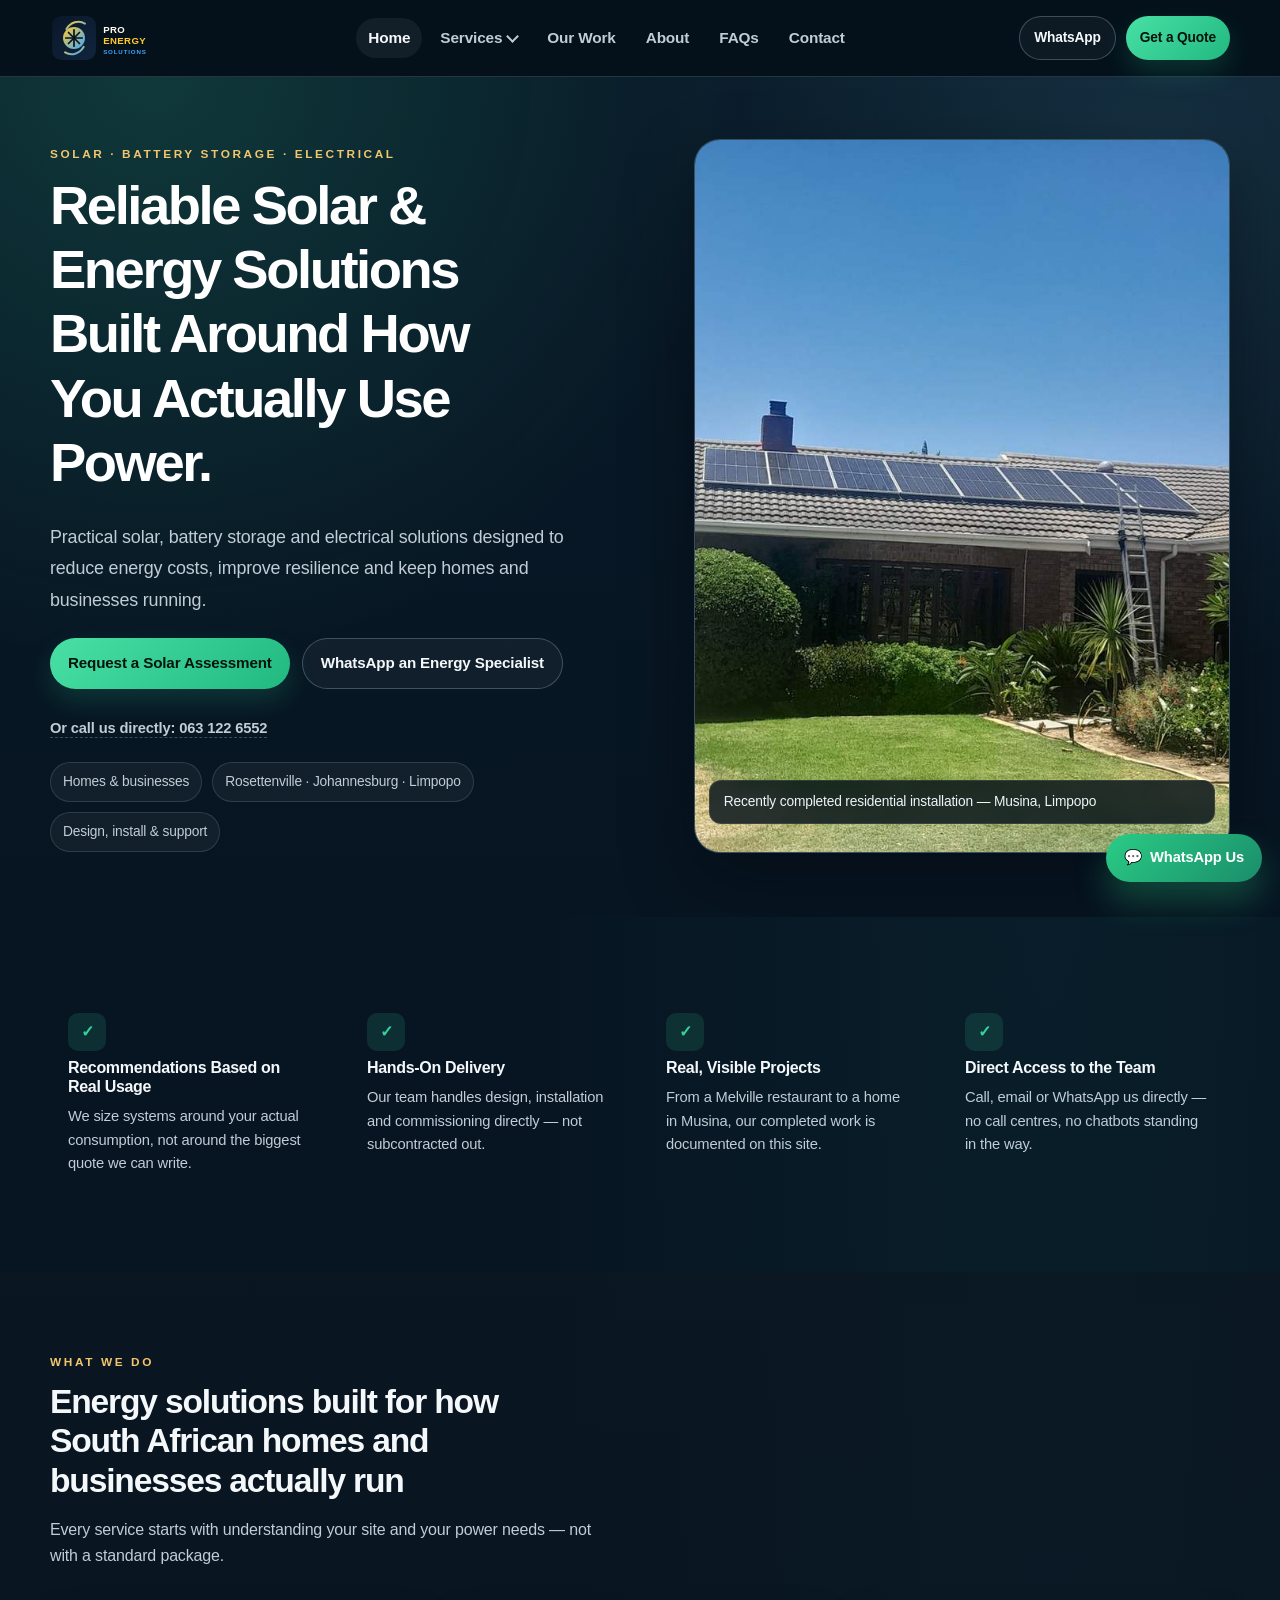
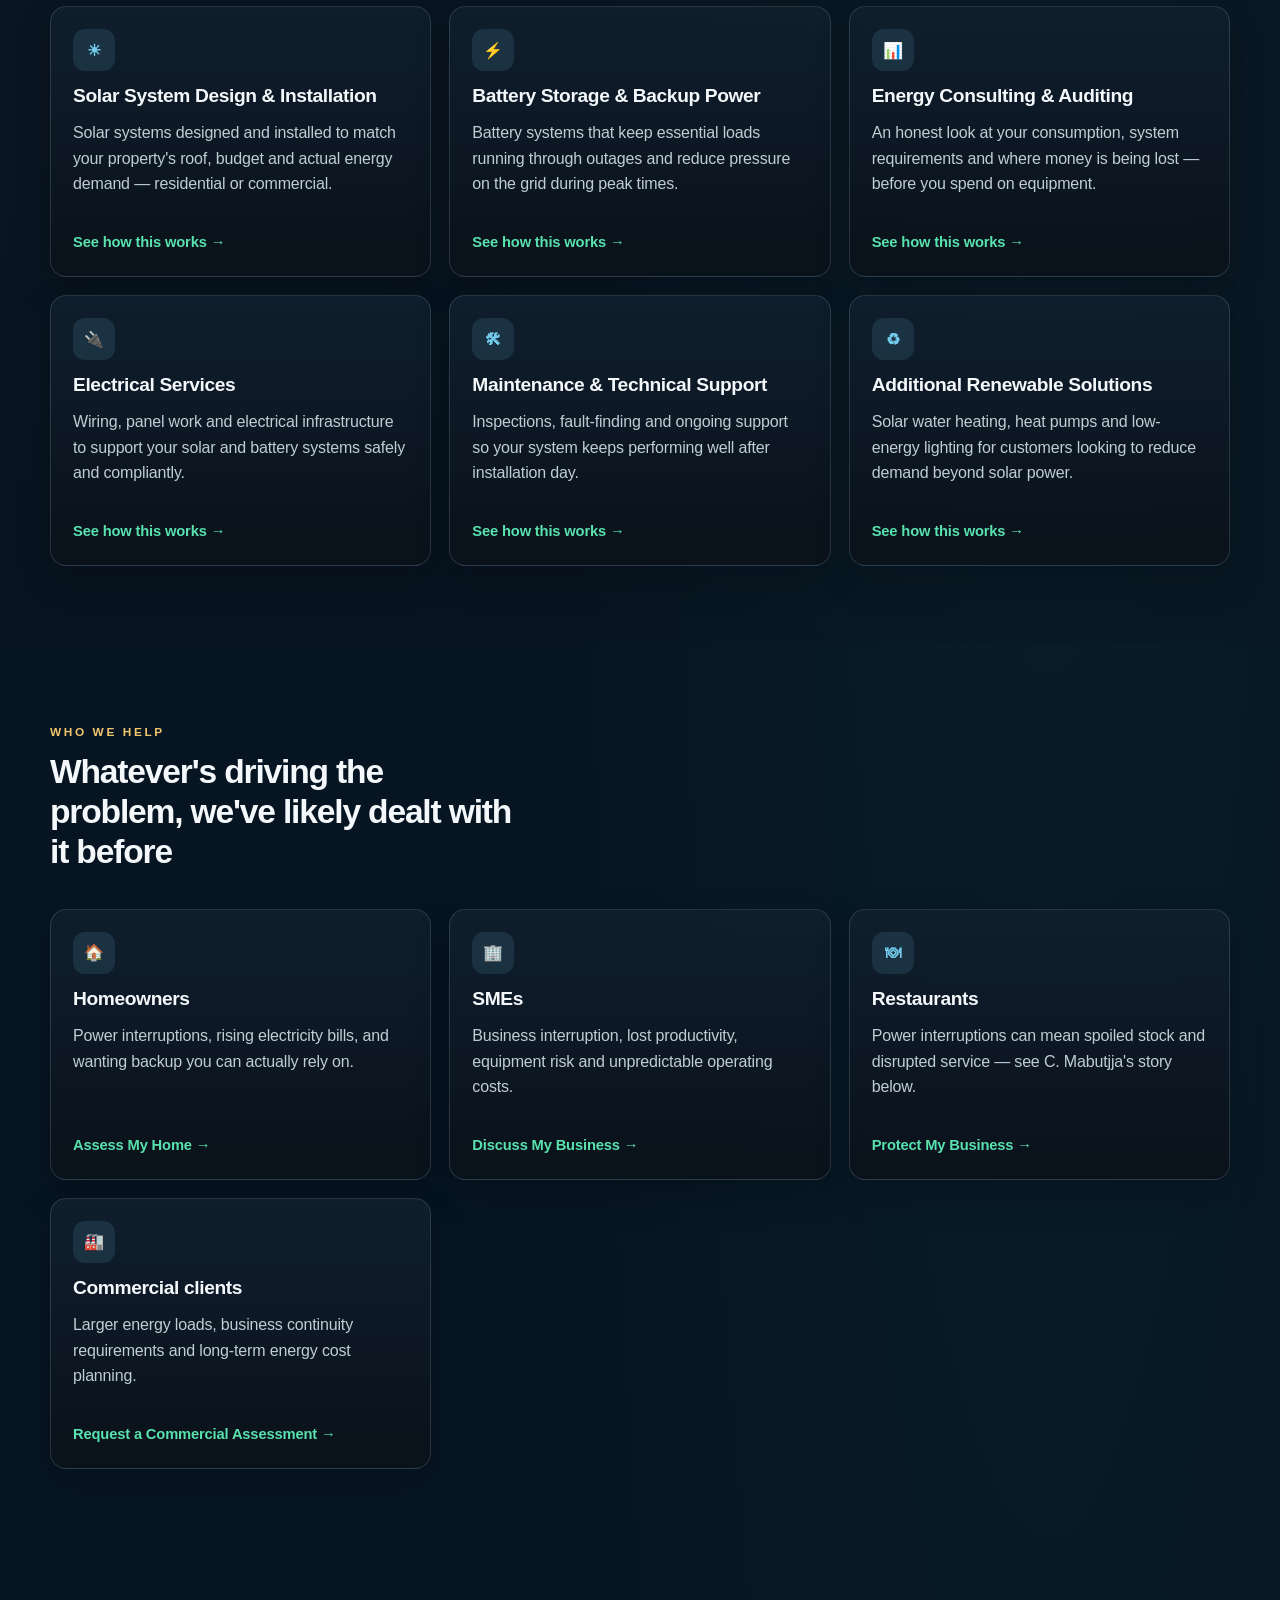
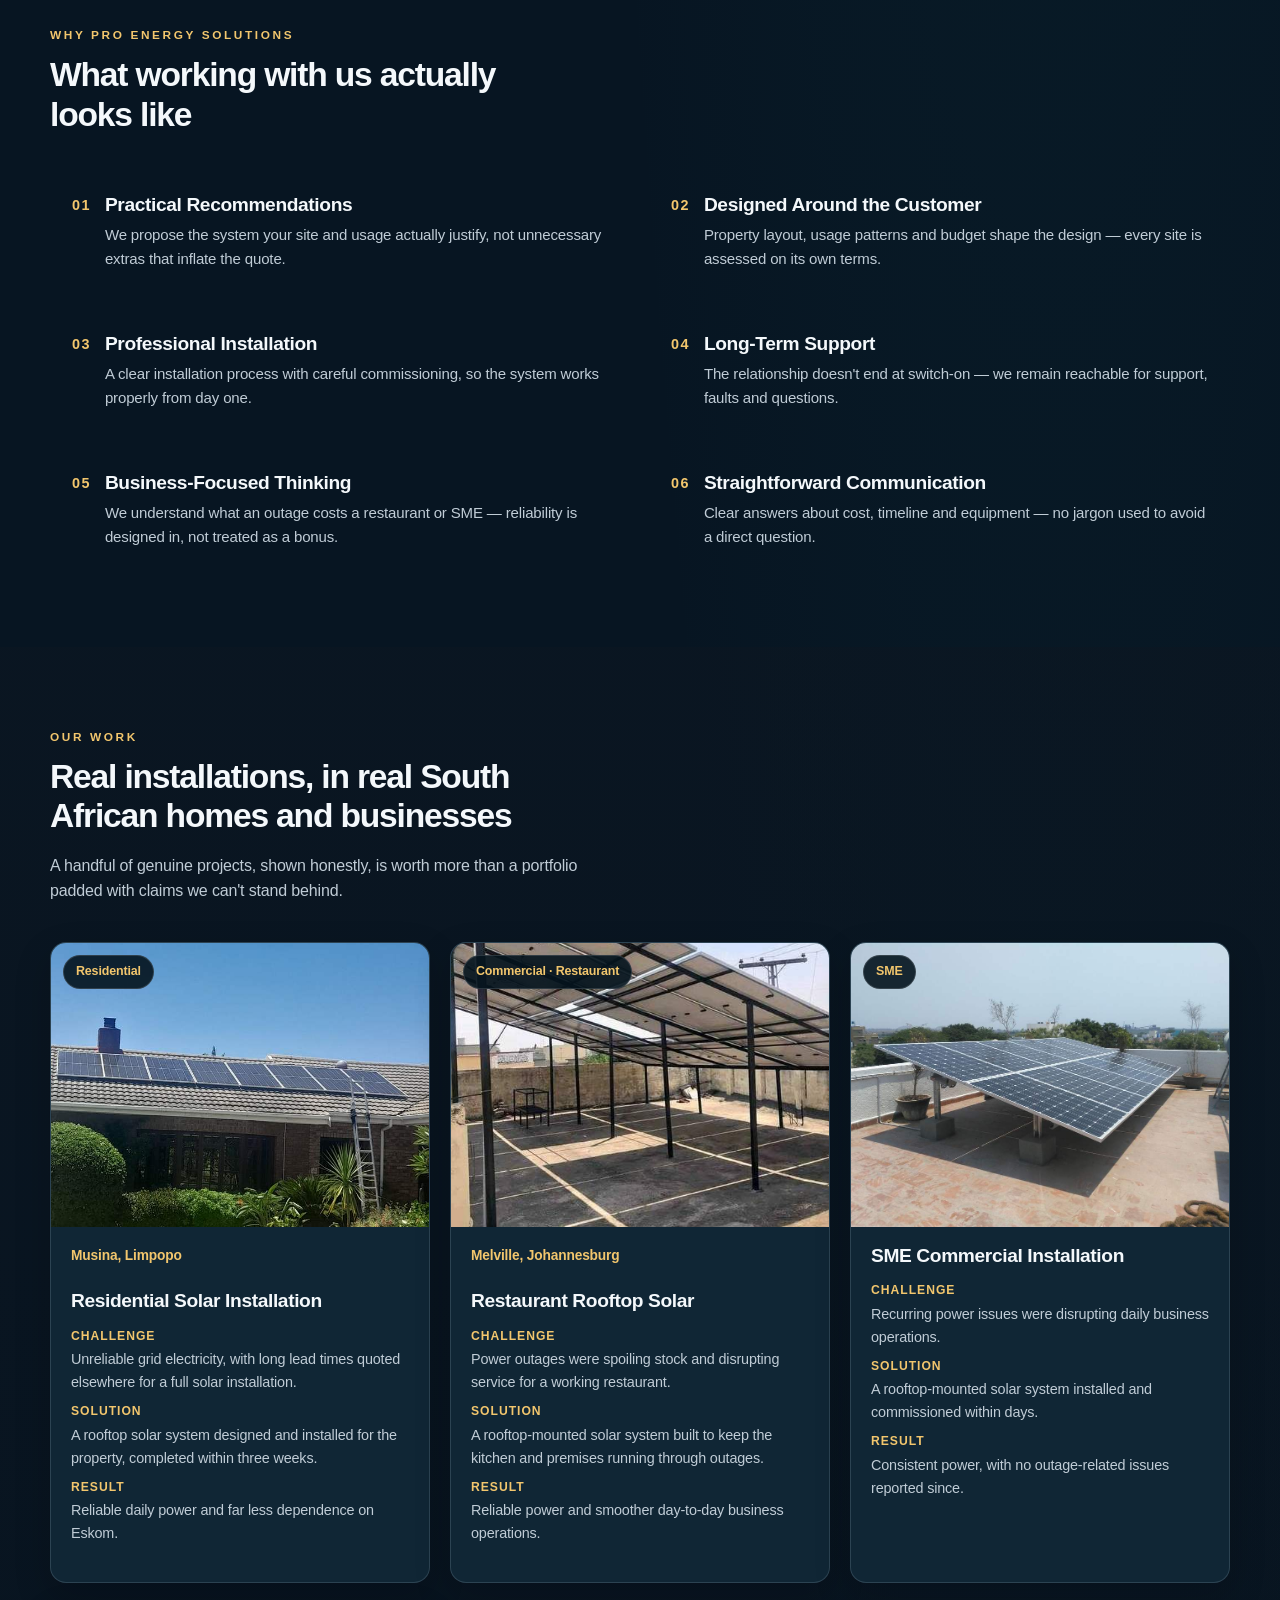
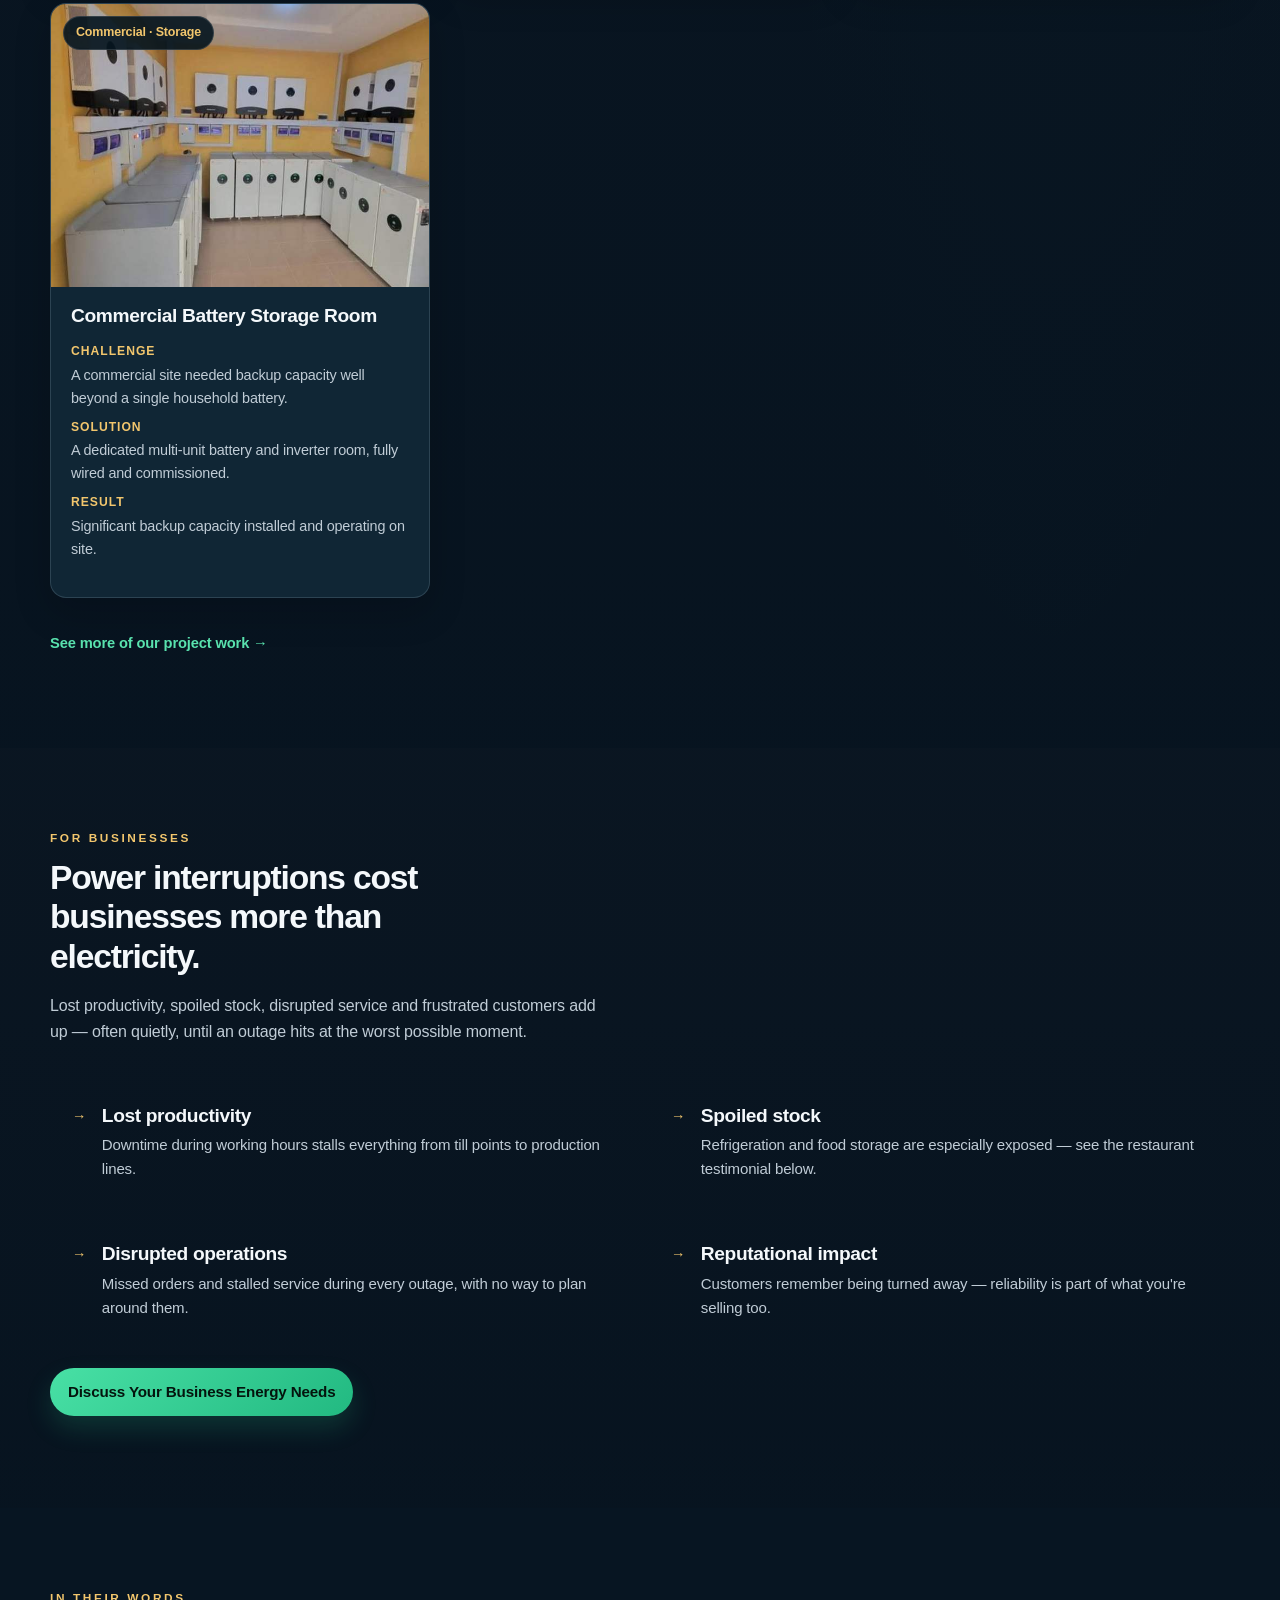
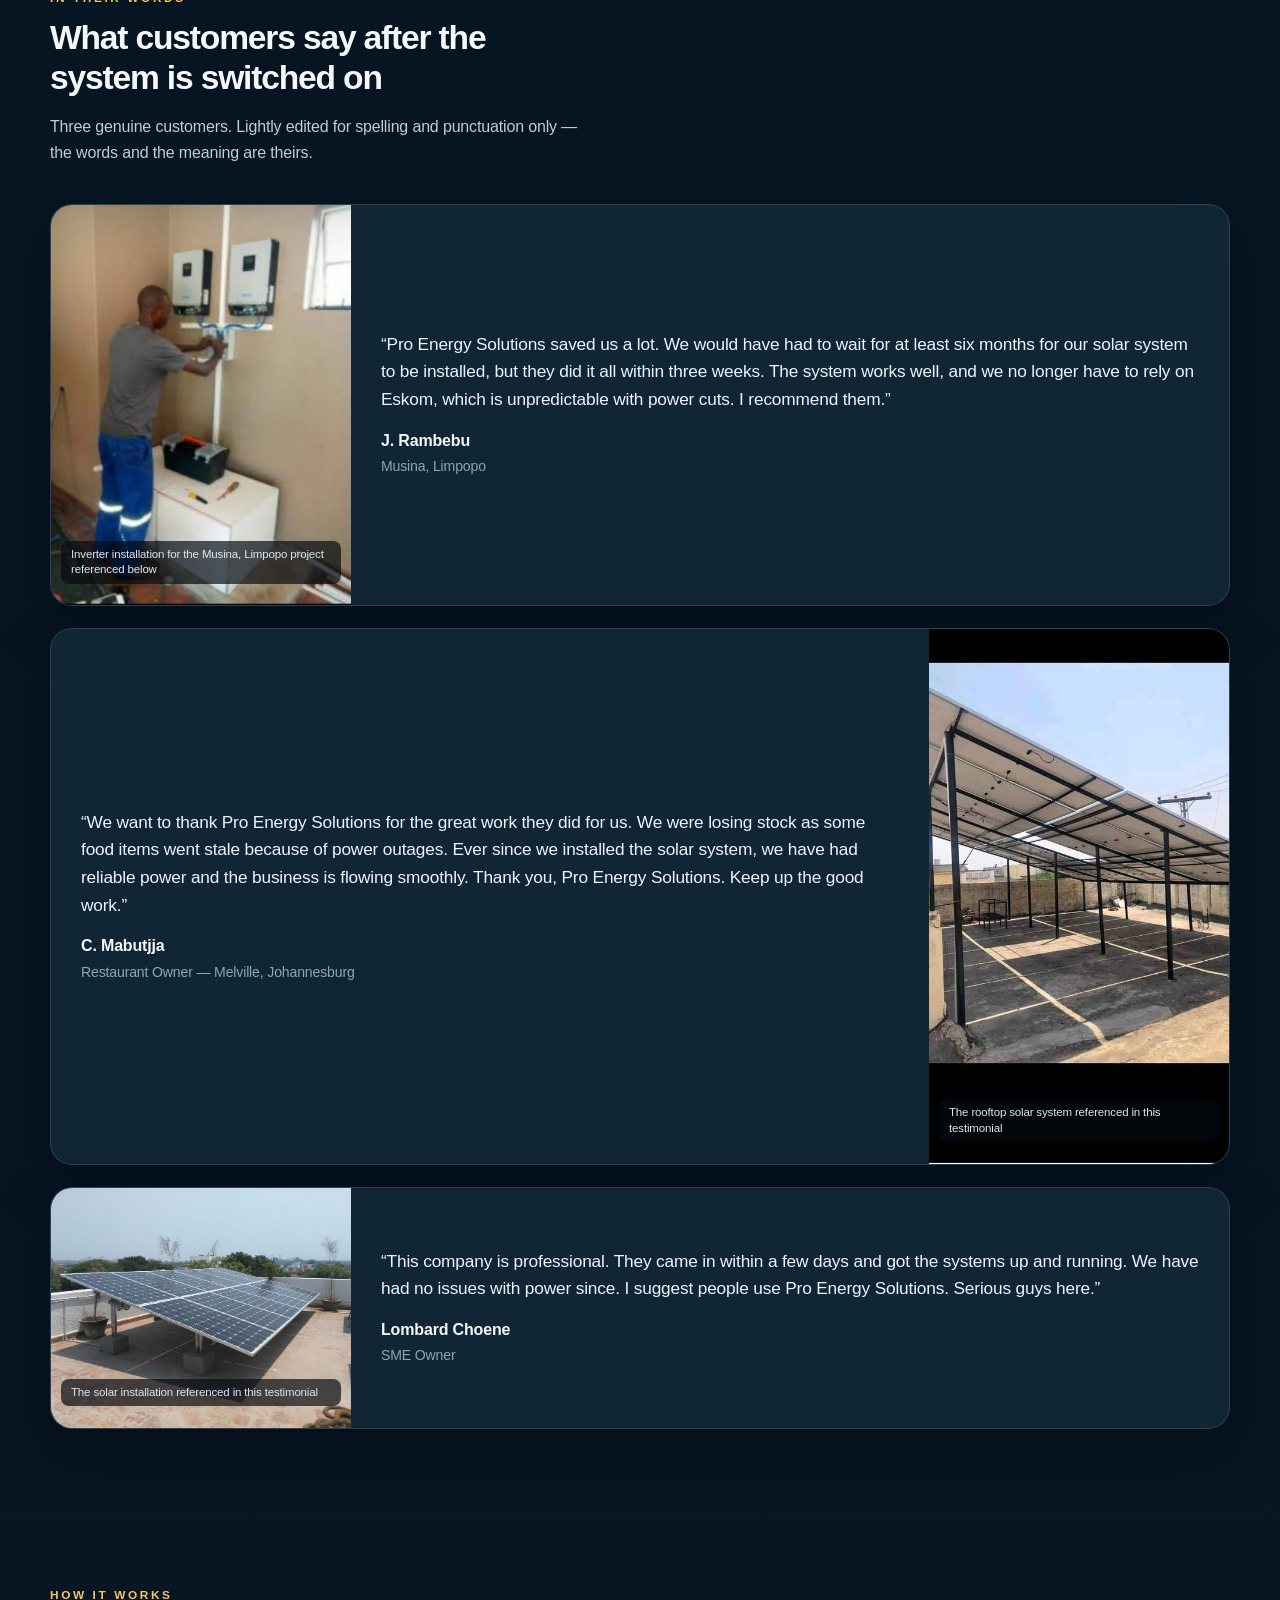
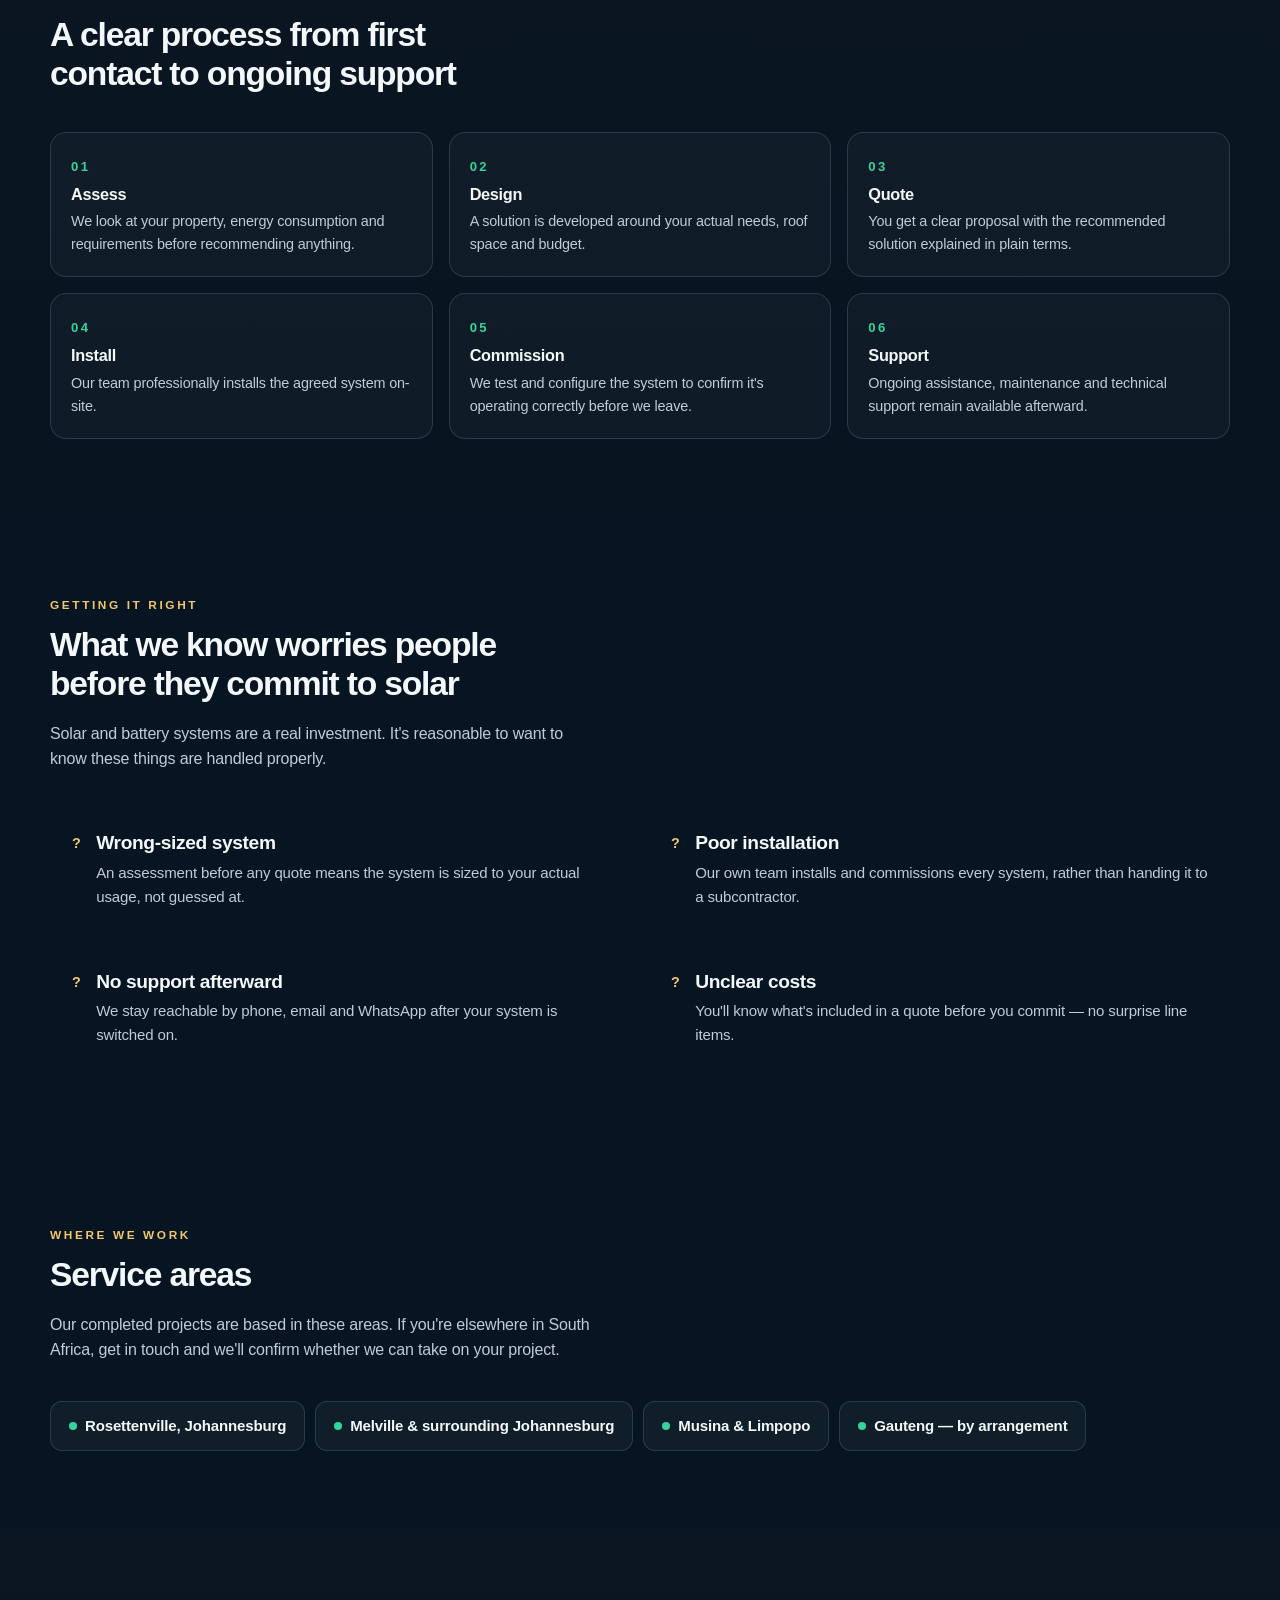
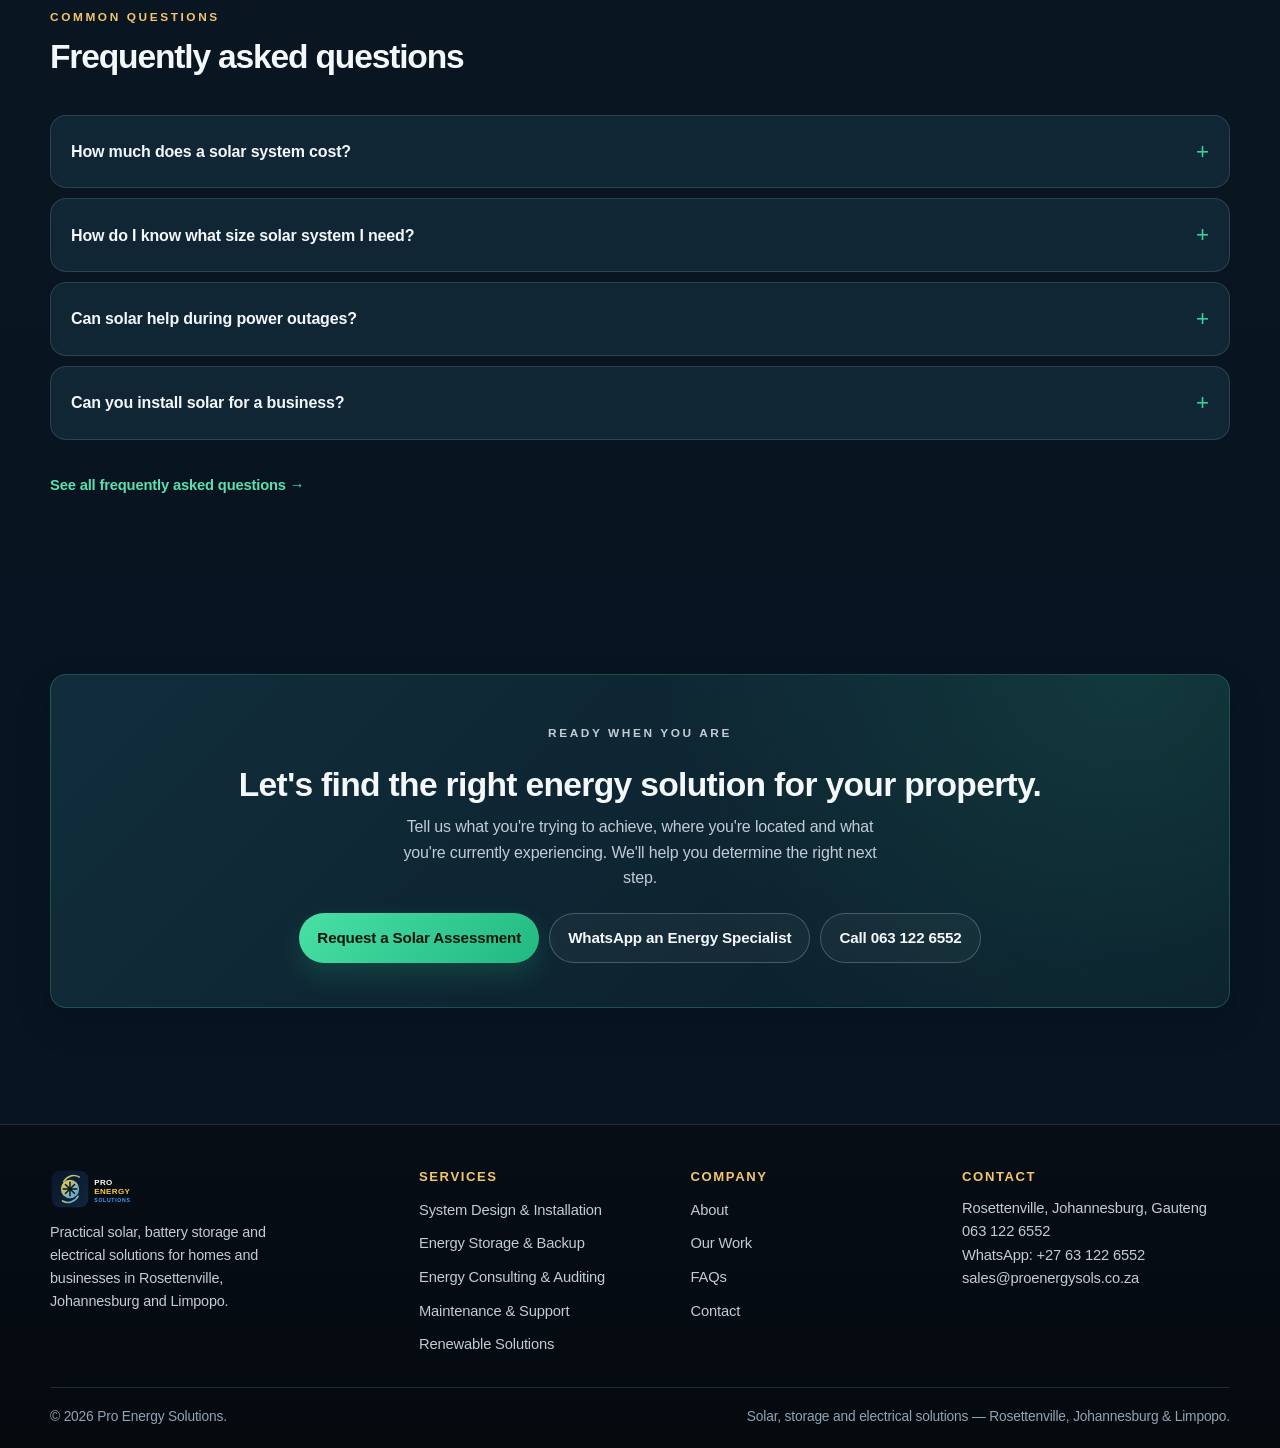
==== commit ea11ab2f: "fix(seo): replace legacy hosting URLs with proenergysols.co.za" ====
--- a/index.html
+++ b/index.html
@@ -8,14 +8,14 @@
       name="description"
       content="Pro Energy Solutions designs and installs solar, battery backup and electrical systems for homes and businesses in Rosettenville, Johannesburg and Limpopo. Real projects, real customers, honest advice."
     />
-    <link rel="canonical" href="https://zippy-cupcake-9b35af.netlify.app/" />
+    <link rel="canonical" href="https://proenergysols.co.za/" />
     <link rel="icon" type="image/svg+xml" href="favicon.svg" />
     <meta property="og:type" content="website" />
     <meta property="og:site_name" content="Pro Energy Solutions" />
     <meta property="og:title" content="Pro Energy Solutions | Solar & Battery Installers in Johannesburg" />
     <meta property="og:description" content="Practical solar, battery storage and electrical solutions for homes and businesses — designed around how you actually use power." />
-    <meta property="og:image" content="https://zippy-cupcake-9b35af.netlify.app/images/recently%20installed%20residential%20solar%20system%20Musina%20Limpopo.jpg" />
-    <meta property="og:url" content="https://zippy-cupcake-9b35af.netlify.app/" />
+    <meta property="og:image" content="https://proenergysols.co.za/images/recently%20installed%20residential%20solar%20system%20Musina%20Limpopo.jpg" />
+    <meta property="og:url" content="https://proenergysols.co.za/" />
     <meta name="twitter:card" content="summary_large_image" />
     <link rel="stylesheet" href="style.css" />
     <script type="application/ld+json">
@@ -23,9 +23,9 @@
       "@context": "https://schema.org",
       "@type": "HomeAndConstructionBusiness",
       "name": "Pro Energy Solutions",
-      "url": "https://zippy-cupcake-9b35af.netlify.app/",
-      "logo": "https://zippy-cupcake-9b35af.netlify.app/logo.svg",
-      "image": "https://zippy-cupcake-9b35af.netlify.app/images/recently%20installed%20residential%20solar%20system%20Musina%20Limpopo.jpg",
+      "url": "https://proenergysols.co.za/",
+      "logo": "https://proenergysols.co.za/logo.svg",
+      "image": "https://proenergysols.co.za/images/recently%20installed%20residential%20solar%20system%20Musina%20Limpopo.jpg",
       "telephone": "+27631226552",
       "email": "sales@proenergysols.co.za",
       "address": {
@@ -42,7 +42,7 @@
       "@context": "https://schema.org",
       "@type": "WebSite",
       "name": "Pro Energy Solutions",
-      "url": "https://zippy-cupcake-9b35af.netlify.app/"
+      "url": "https://proenergysols.co.za/"
     }
     </script>
   </head>
--- a/style.css
+++ b/style.css
@@ -1318,3 +1318,13 @@
   .whatsapp-float { right: 12px; bottom: 12px; padding: 11px 14px; font-size: 0.86rem; }
   .whatsapp-float .wa-text { display: none; }
 }
+
+/* Refinement pass: clearer hierarchy, polished interactions and stronger mobile presentation */
+:root{--bg:#071522;--bg-2:#0b1d2a;--panel:#102635;--panel-2:#173447;--text:#f4f8fb;--muted:#c0ccd6;--muted-2:#91a4b4;--accent:#35d39a;--accent-ink:#04140d;--accent-2:#f2c66d;--accent-3:#72c9ec;--border:rgba(174,199,216,.17);--border-strong:rgba(174,199,216,.3);--shadow:0 22px 52px rgba(0,7,13,.34)}
+html{scroll-padding-top:88px}body{background:radial-gradient(ellipse at 82% 3%,rgba(31,130,129,.09),transparent 32rem),var(--bg);-webkit-font-smoothing:antialiased;text-rendering:optimizeLegibility}::selection{background:rgba(53,211,154,.28);color:#fff}
+.site-header{background:rgba(5,17,27,.94);border-bottom-color:rgba(174,199,216,.2)}.site-logo{height:48px}.nav-links a,.nav-dropdown>summary{transition:color .18s ease,background .18s ease}.nav-dropdown-menu{background:linear-gradient(180deg,#102838,#091925);border-color:var(--border-strong)}
+.btn{min-height:44px}.btn-primary{background:linear-gradient(135deg,#48e0a5,#22b981);box-shadow:0 12px 26px rgba(35,185,129,.2)}.btn-primary:hover{box-shadow:0 16px 30px rgba(35,185,129,.28)}.btn-whatsapp{background:linear-gradient(135deg,#27c987,#138a68)}
+.hero{padding:42px 0 64px}.hero::before{background:radial-gradient(circle at 12% 0%,rgba(53,211,154,.17),transparent 42%),radial-gradient(circle at 90% 8%,rgba(114,201,236,.13),transparent 38%),linear-gradient(180deg,#081927 0%,#071522 100%)}.hero-split{gap:clamp(28px,4vw,56px)}.hero-copy-col h1{max-width:16ch;letter-spacing:-.045em}.hero-tagline{max-width:54ch;line-height:1.75}.hero-visual{min-height:470px;border-radius:26px;border-color:rgba(174,199,216,.25);box-shadow:0 28px 70px rgba(0,5,10,.42)}.hero-visual img{min-height:470px}.hero-visual-caption{background:rgba(4,16,25,.82)}.hero-proof-row span{background:rgba(255,255,255,.045)}
+.section{padding:clamp(48px,6vw,76px) 0}.section-head{margin-bottom:38px}.section-head h2{max-width:25ch;letter-spacing:-.035em}.card,.feature-card,.panel,.cta-panel,.info-card,.project-card{border-color:rgba(174,199,216,.18);box-shadow:0 14px 36px rgba(0,6,12,.2)}.card,.project-card,.feature-card,.panel{transition:border-color .2s ease,transform .2s ease,box-shadow .2s ease}.card:hover,.project-card:hover,.feature-card:hover{transform:translateY(-4px);border-color:rgba(53,211,154,.42);box-shadow:0 22px 46px rgba(0,6,12,.3)}.card .card-icon{background:rgba(114,201,236,.12);color:var(--accent-3)}.trust-item .trust-icon{background:rgba(53,211,154,.13)}.project-media img{transition:transform .45s ease}.project-card:hover .project-media img{transform:scale(1.035)}.project-location{color:var(--accent-2)}.project-tag{background:rgba(5,20,30,.9)}
+.cta-panel{background:radial-gradient(circle at 92% 0%,rgba(53,211,154,.13),transparent 42%),linear-gradient(135deg,#112d3b,#0b1d2a);border-color:rgba(53,211,154,.25)}.text-link{color:#59e2ae}.text-link:hover{color:#f2c66d}.contact-form input,.contact-form select,.contact-form textarea{background:rgba(2,12,20,.48);border-color:rgba(174,199,216,.28)}.contact-form select option{background:#102635;color:#f4f8fb}.contact-form input:focus,.contact-form select:focus,.contact-form textarea:focus{outline:2px solid rgba(114,201,236,.28);outline-offset:1px}.mobile-action-bar{background:rgba(5,17,27,.97);border-top-color:rgba(174,199,216,.24)}.mobile-action-item{min-height:48px}:focus-visible{outline-color:#8adcf4;outline-offset:3px}
+@media(max-width:900px){.hero{padding-top:22px}.hero-visual,.hero-visual img{min-height:340px}.hero-copy-col h1{max-width:20ch}}@media(max-width:760px){.section{padding:46px 0}.hero-visual,.hero-visual img{min-height:280px}.hero-copy-col h1{font-size:clamp(2rem,9vw,2.65rem)}.hero-cta-row .btn,.cta-row .btn{width:100%}.nav-links{background:rgba(5,17,27,.99)}}@media(prefers-reduced-motion:reduce){.card,.project-card,.feature-card,.project-media img{transition:none}.card:hover,.project-card:hover,.feature-card:hover{transform:none}}
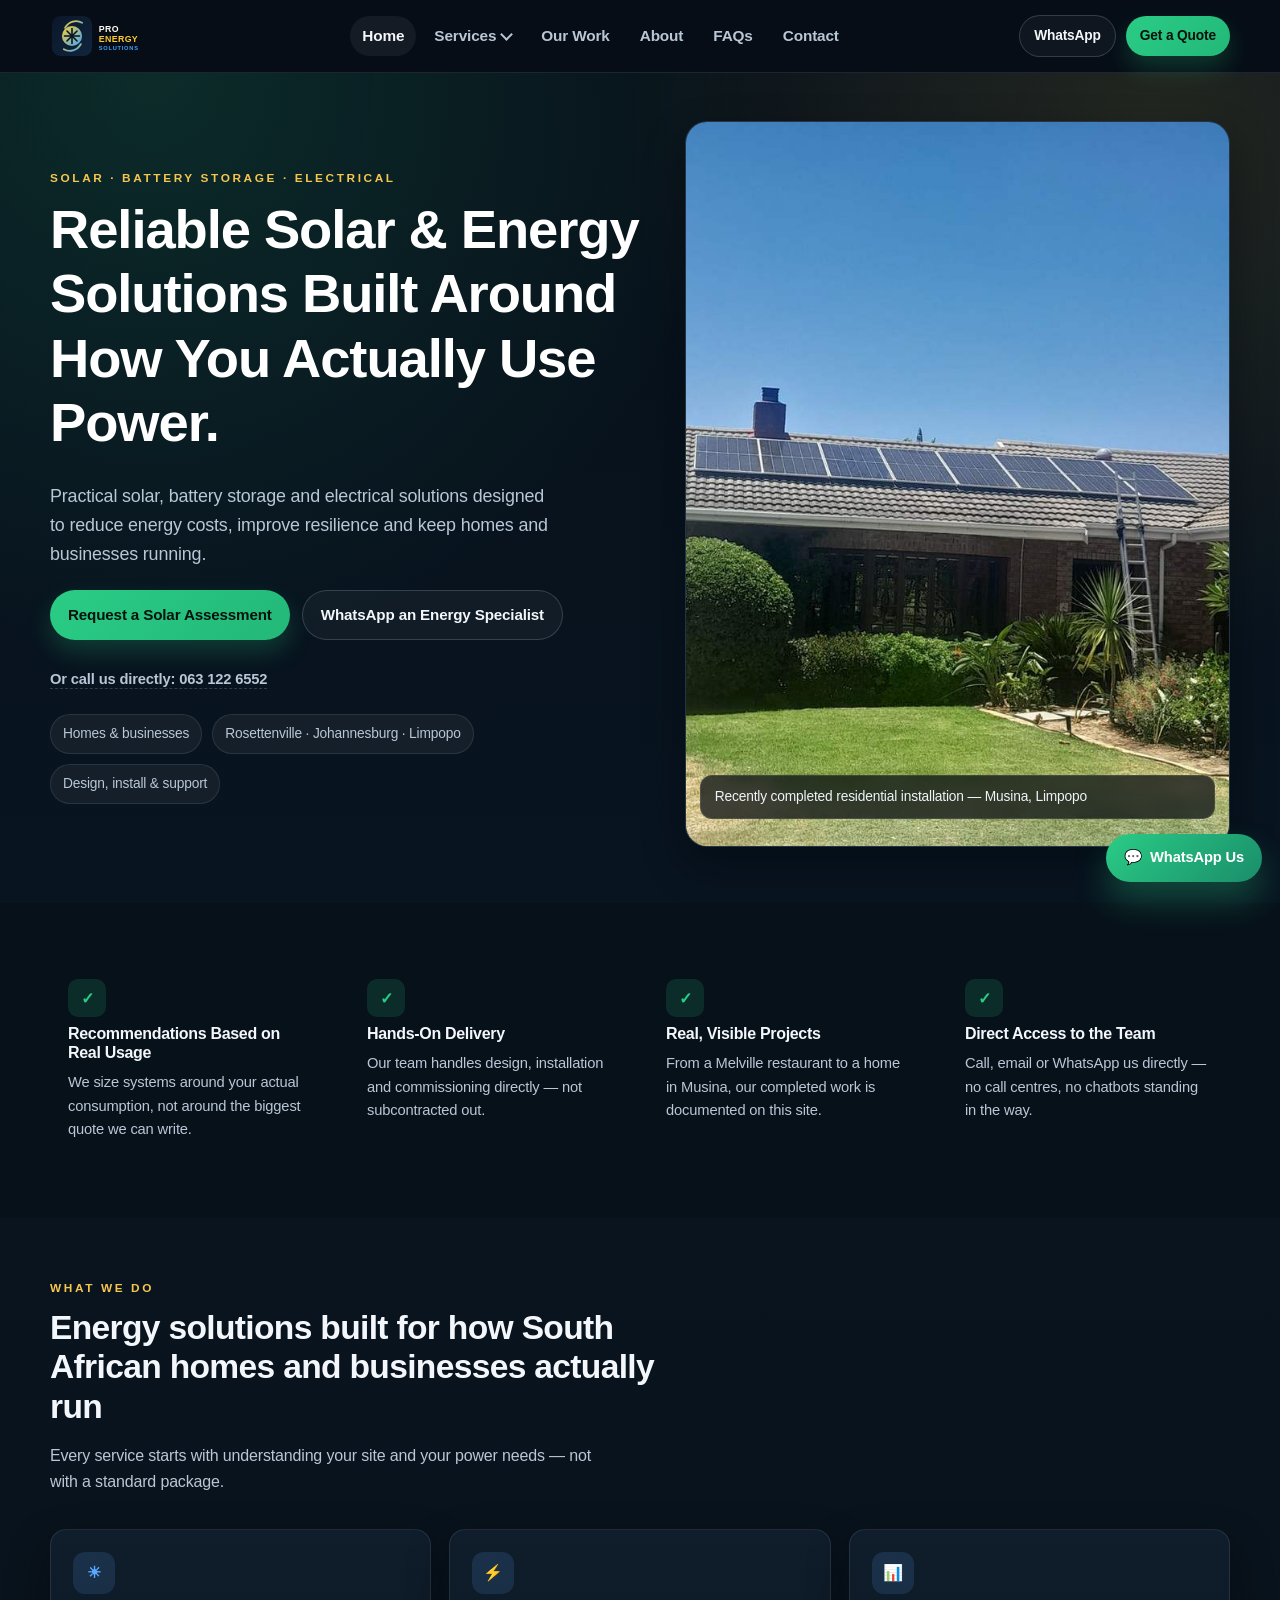
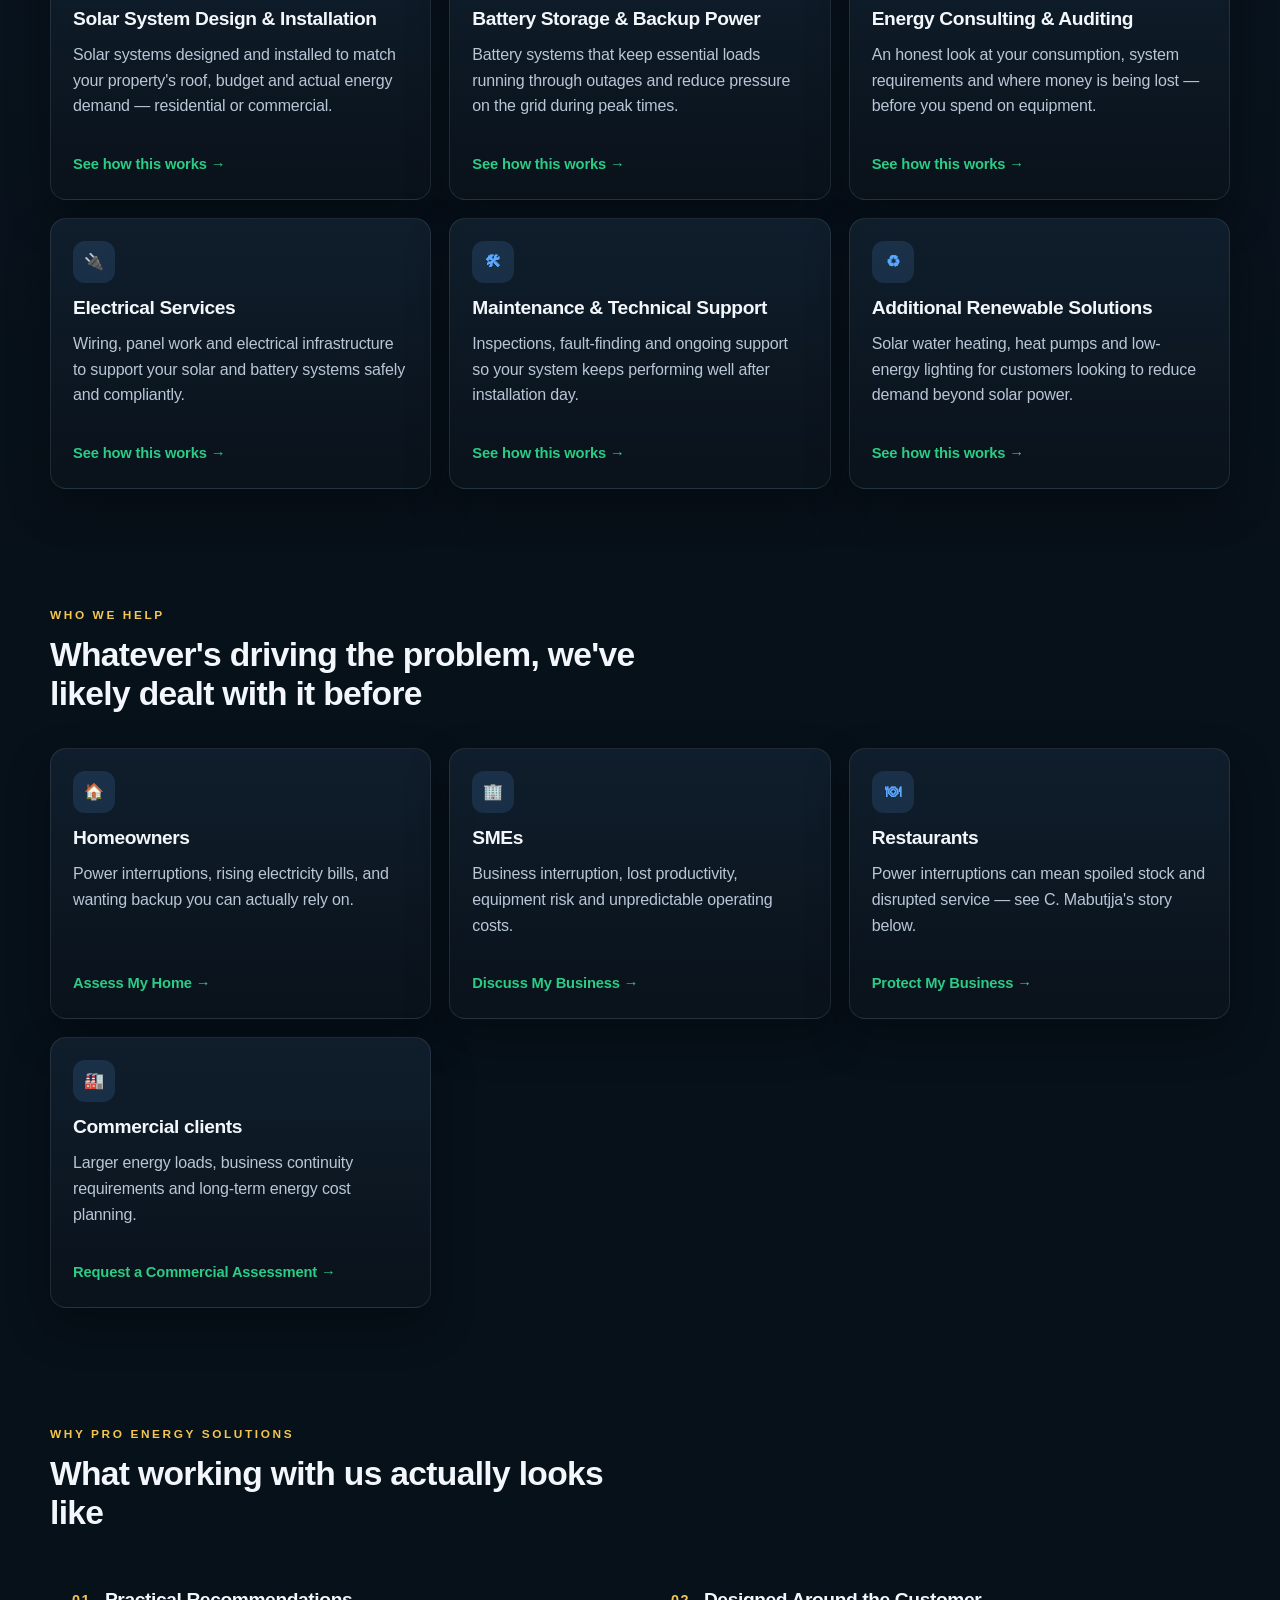
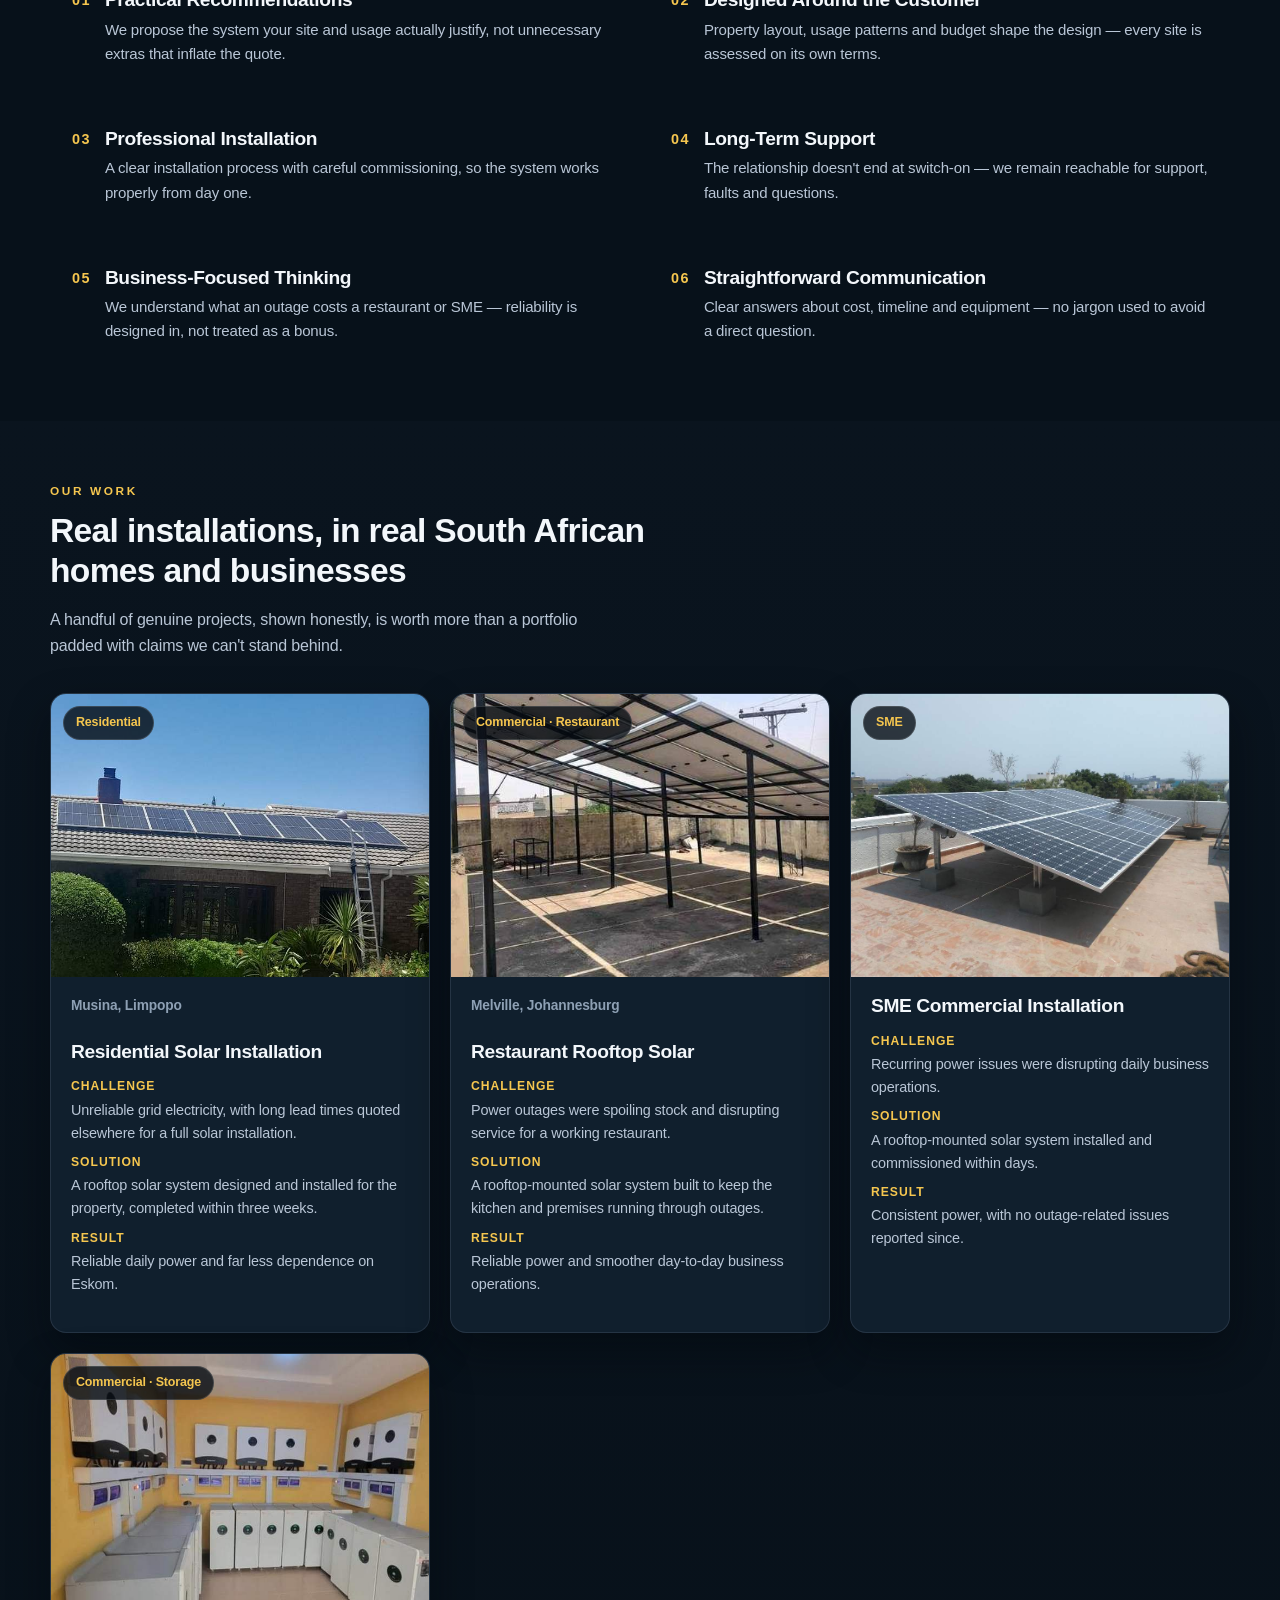
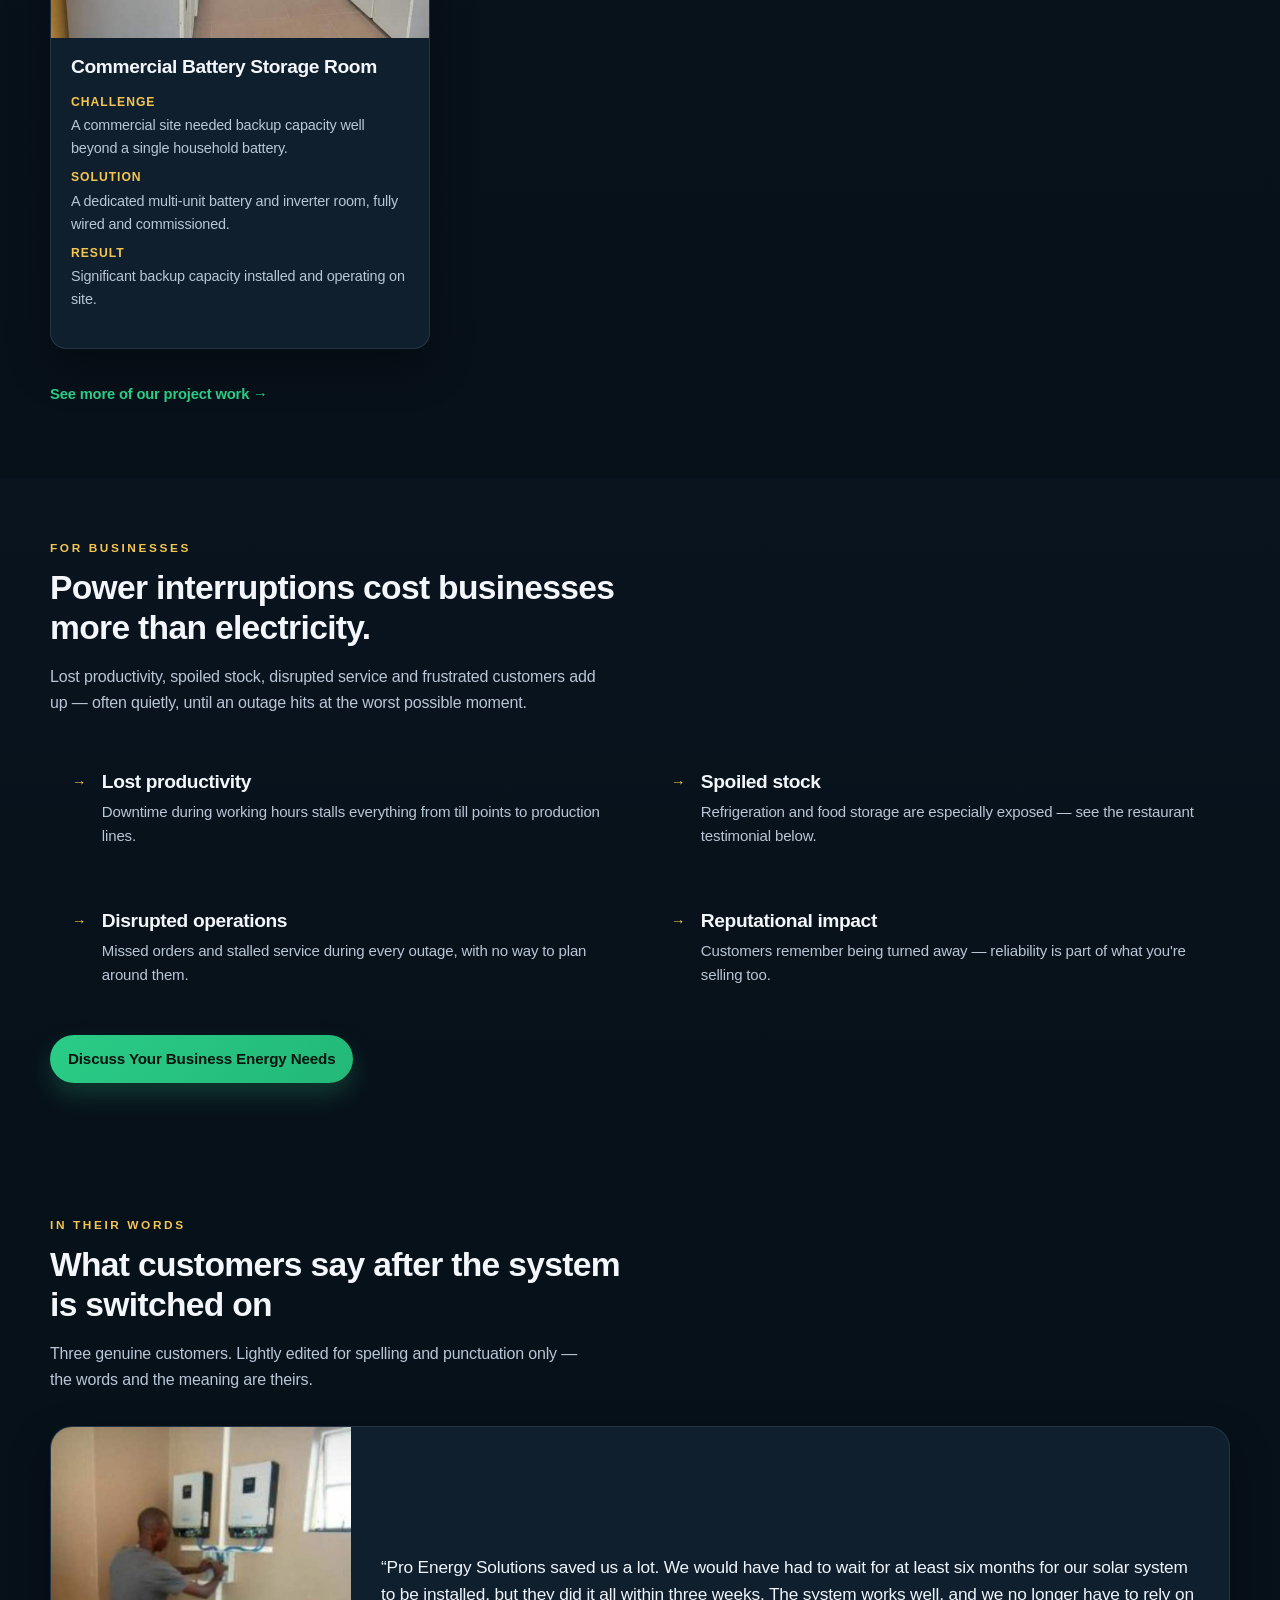
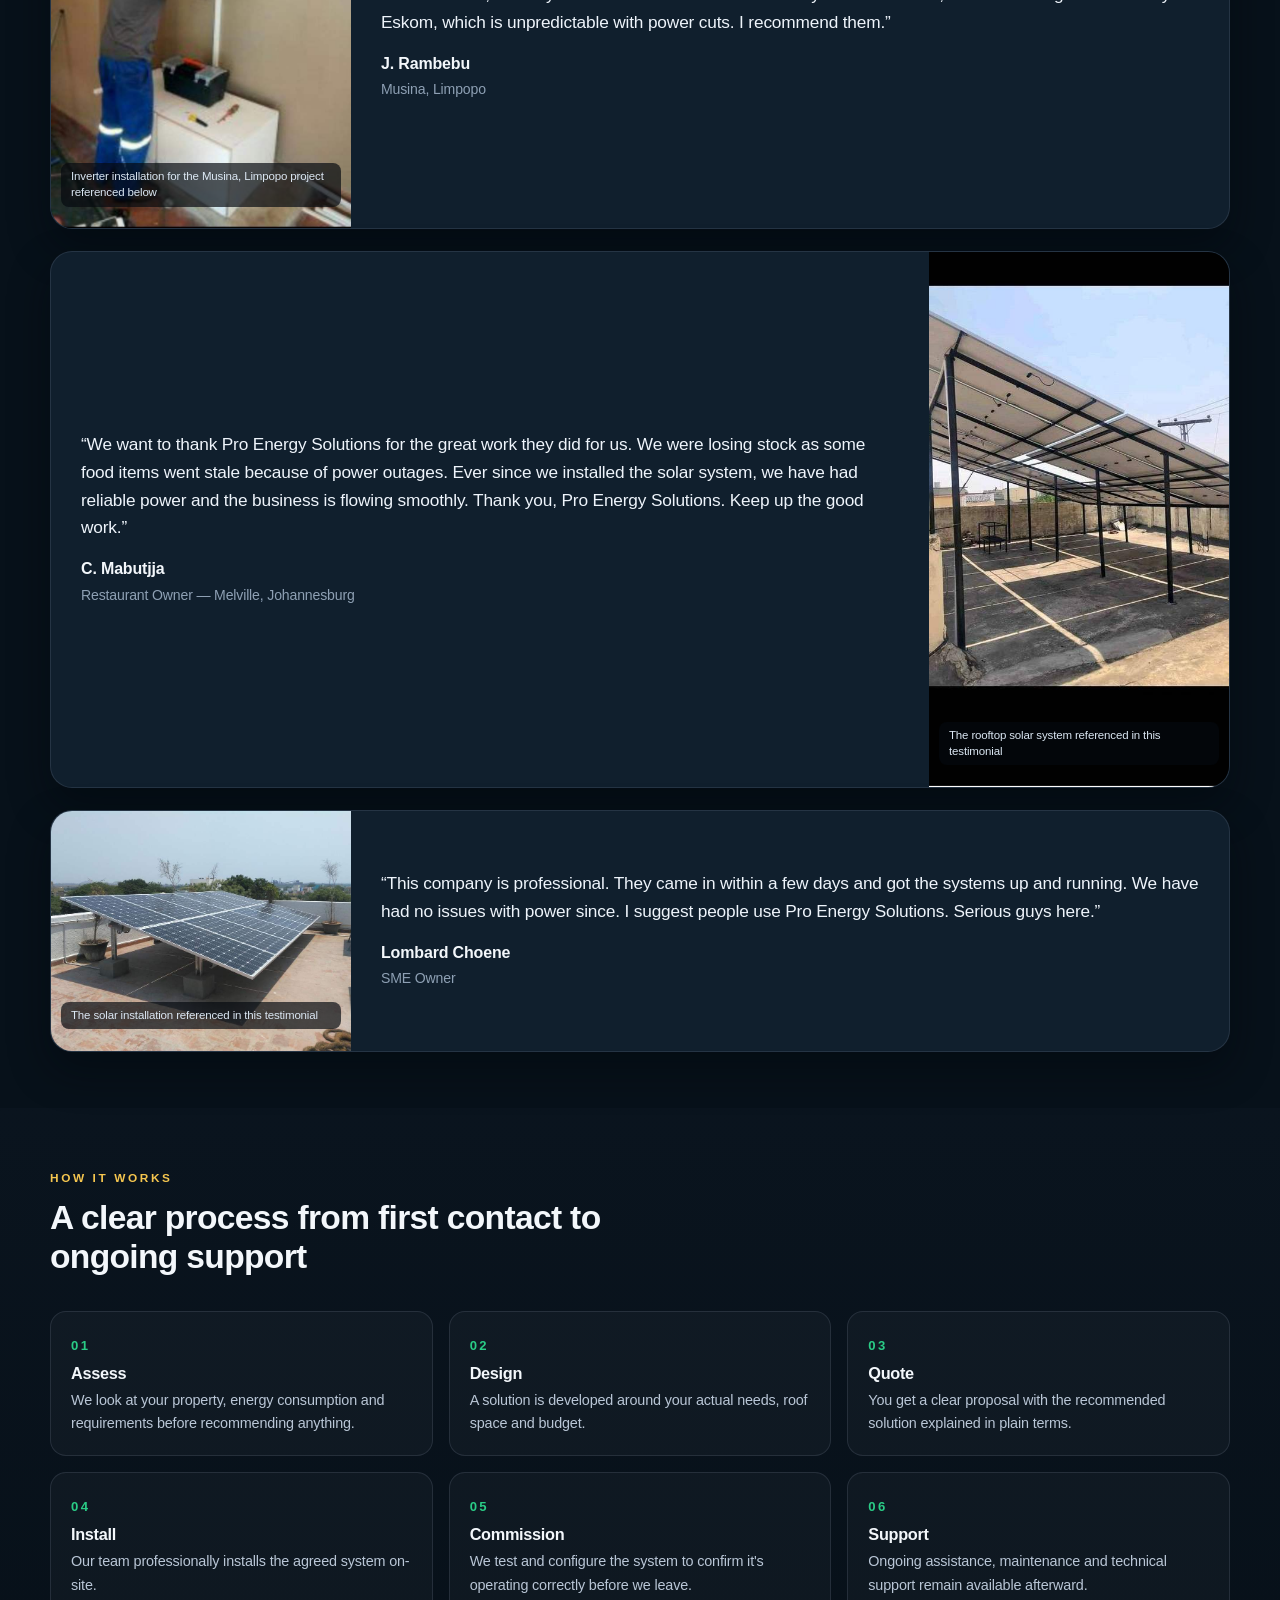
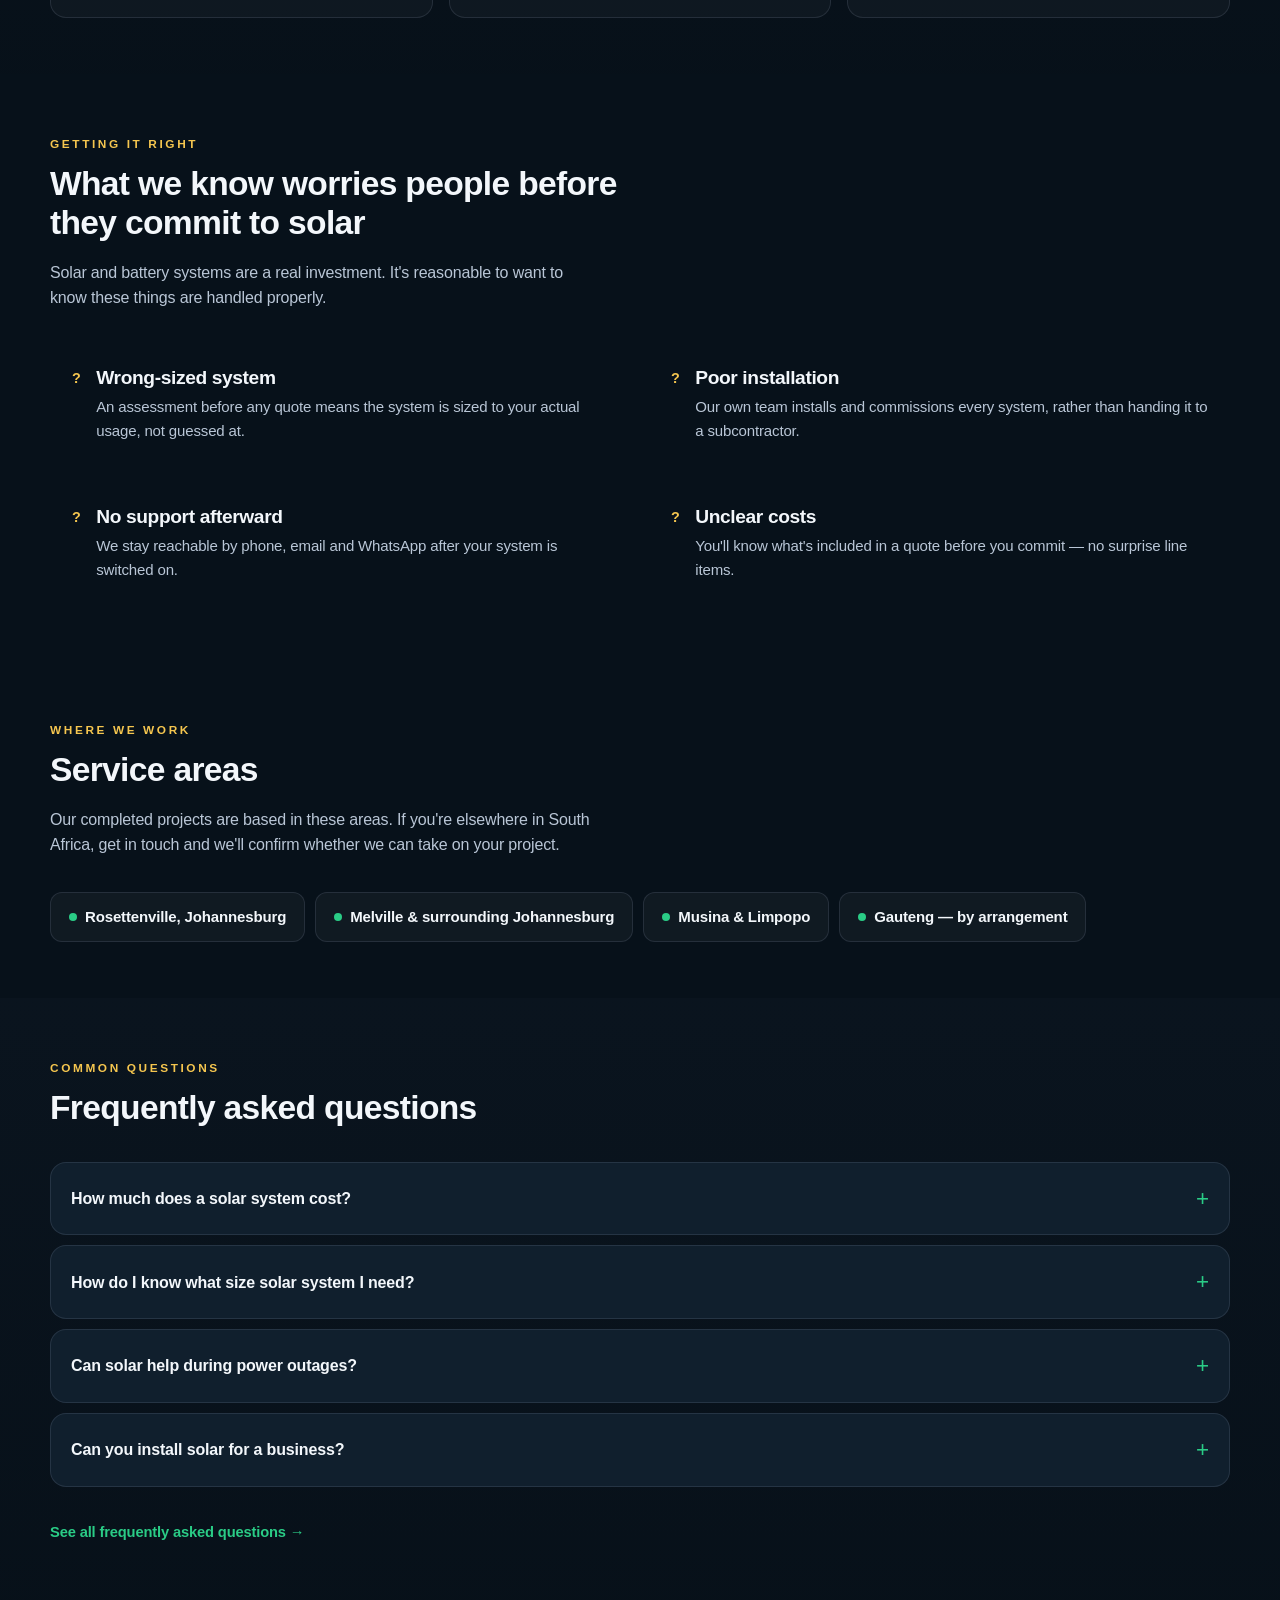
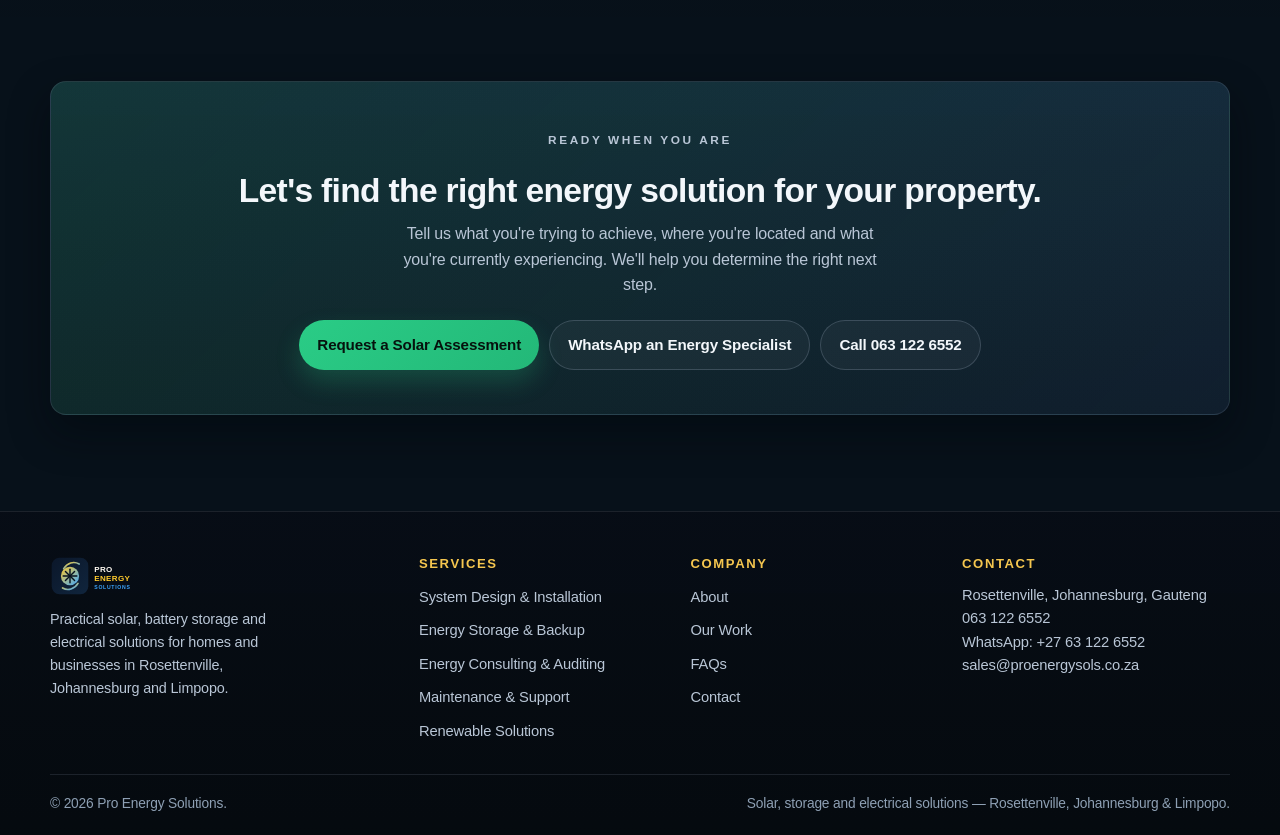
==== commit a40bc260: "perf(images): prioritize above-the-fold hero image" ====
--- a/index.html
+++ b/index.html
@@ -51,12 +51,12 @@
 
     <header class="site-header">
       <nav class="nav container" aria-label="Primary">
-        <a class="brand" href="index.html"><img src="logo.svg" alt="Pro Energy Solutions" class="site-logo" /></a>
+        <a class="brand" href="/"><img src="logo.svg" alt="Pro Energy Solutions" class="site-logo" /></a>
         <button class="menu-toggle" type="button" aria-expanded="false" aria-controls="primary-nav-links" aria-label="Open menu">
           <span class="bar"></span>
         </button>
         <div class="nav-links" id="primary-nav-links">
-          <a href="index.html" class="active" aria-current="page">Home</a>
+          <a href="/" class="active" aria-current="page">Home</a>
           <details class="nav-dropdown">
             <summary>Services</summary>
             <div class="nav-dropdown-menu">
@@ -107,7 +107,7 @@
           </div>
 
           <div class="hero-visual">
-            <img
+            <img fetchpriority="high"
               src="images/recently installed residential solar system Musina Limpopo.jpg"
               alt="Rooftop solar panel installation on a residential home in Musina, Limpopo, recently completed by Pro Energy Solutions"
               width="675"
--- a/style.css
+++ b/style.css
@@ -1202,12 +1202,11 @@
   display: none;
 }
 
-.form-status.is-visible { display: block; }
-
-.form-status.success {
-  background: rgba(42, 204, 134, 0.14);
-  color: #a9f0cd;
-  border: 1px solid rgba(42, 204, 134, 0.3);
+.form-status.is-visible {
+  display: block;
+  background: rgba(90, 168, 255, 0.10);
+  color: var(--muted);
+  border: 1px solid var(--border-strong);
 }
 
 /* two-column info panels */
@@ -1248,20 +1247,25 @@
   border: 1px solid var(--border);
 }
 
-/* scroll-reveal */
+/* Scroll reveal is progressive enhancement: content stays visible without JavaScript. */
 .reveal {
+  opacity: 1;
+  transform: none;
+}
+
+.js-enabled .reveal {
   opacity: 0;
   transform: translateY(16px);
   transition: opacity 0.5s ease, transform 0.5s ease;
 }
 
-.reveal.is-visible {
+.js-enabled .reveal.is-visible {
   opacity: 1;
   transform: translateY(0);
 }
 
 @media (prefers-reduced-motion: reduce) {
-  .reveal { opacity: 1; transform: none; transition: none; }
+  .reveal, .js-enabled .reveal { opacity: 1; transform: none; transition: none; }
 }
 
 /* ==========================================================================
@@ -1318,13 +1322,3 @@
   .whatsapp-float { right: 12px; bottom: 12px; padding: 11px 14px; font-size: 0.86rem; }
   .whatsapp-float .wa-text { display: none; }
 }
-
-/* Refinement pass: clearer hierarchy, polished interactions and stronger mobile presentation */
-:root{--bg:#071522;--bg-2:#0b1d2a;--panel:#102635;--panel-2:#173447;--text:#f4f8fb;--muted:#c0ccd6;--muted-2:#91a4b4;--accent:#35d39a;--accent-ink:#04140d;--accent-2:#f2c66d;--accent-3:#72c9ec;--border:rgba(174,199,216,.17);--border-strong:rgba(174,199,216,.3);--shadow:0 22px 52px rgba(0,7,13,.34)}
-html{scroll-padding-top:88px}body{background:radial-gradient(ellipse at 82% 3%,rgba(31,130,129,.09),transparent 32rem),var(--bg);-webkit-font-smoothing:antialiased;text-rendering:optimizeLegibility}::selection{background:rgba(53,211,154,.28);color:#fff}
-.site-header{background:rgba(5,17,27,.94);border-bottom-color:rgba(174,199,216,.2)}.site-logo{height:48px}.nav-links a,.nav-dropdown>summary{transition:color .18s ease,background .18s ease}.nav-dropdown-menu{background:linear-gradient(180deg,#102838,#091925);border-color:var(--border-strong)}
-.btn{min-height:44px}.btn-primary{background:linear-gradient(135deg,#48e0a5,#22b981);box-shadow:0 12px 26px rgba(35,185,129,.2)}.btn-primary:hover{box-shadow:0 16px 30px rgba(35,185,129,.28)}.btn-whatsapp{background:linear-gradient(135deg,#27c987,#138a68)}
-.hero{padding:42px 0 64px}.hero::before{background:radial-gradient(circle at 12% 0%,rgba(53,211,154,.17),transparent 42%),radial-gradient(circle at 90% 8%,rgba(114,201,236,.13),transparent 38%),linear-gradient(180deg,#081927 0%,#071522 100%)}.hero-split{gap:clamp(28px,4vw,56px)}.hero-copy-col h1{max-width:16ch;letter-spacing:-.045em}.hero-tagline{max-width:54ch;line-height:1.75}.hero-visual{min-height:470px;border-radius:26px;border-color:rgba(174,199,216,.25);box-shadow:0 28px 70px rgba(0,5,10,.42)}.hero-visual img{min-height:470px}.hero-visual-caption{background:rgba(4,16,25,.82)}.hero-proof-row span{background:rgba(255,255,255,.045)}
-.section{padding:clamp(48px,6vw,76px) 0}.section-head{margin-bottom:38px}.section-head h2{max-width:25ch;letter-spacing:-.035em}.card,.feature-card,.panel,.cta-panel,.info-card,.project-card{border-color:rgba(174,199,216,.18);box-shadow:0 14px 36px rgba(0,6,12,.2)}.card,.project-card,.feature-card,.panel{transition:border-color .2s ease,transform .2s ease,box-shadow .2s ease}.card:hover,.project-card:hover,.feature-card:hover{transform:translateY(-4px);border-color:rgba(53,211,154,.42);box-shadow:0 22px 46px rgba(0,6,12,.3)}.card .card-icon{background:rgba(114,201,236,.12);color:var(--accent-3)}.trust-item .trust-icon{background:rgba(53,211,154,.13)}.project-media img{transition:transform .45s ease}.project-card:hover .project-media img{transform:scale(1.035)}.project-location{color:var(--accent-2)}.project-tag{background:rgba(5,20,30,.9)}
-.cta-panel{background:radial-gradient(circle at 92% 0%,rgba(53,211,154,.13),transparent 42%),linear-gradient(135deg,#112d3b,#0b1d2a);border-color:rgba(53,211,154,.25)}.text-link{color:#59e2ae}.text-link:hover{color:#f2c66d}.contact-form input,.contact-form select,.contact-form textarea{background:rgba(2,12,20,.48);border-color:rgba(174,199,216,.28)}.contact-form select option{background:#102635;color:#f4f8fb}.contact-form input:focus,.contact-form select:focus,.contact-form textarea:focus{outline:2px solid rgba(114,201,236,.28);outline-offset:1px}.mobile-action-bar{background:rgba(5,17,27,.97);border-top-color:rgba(174,199,216,.24)}.mobile-action-item{min-height:48px}:focus-visible{outline-color:#8adcf4;outline-offset:3px}
-@media(max-width:900px){.hero{padding-top:22px}.hero-visual,.hero-visual img{min-height:340px}.hero-copy-col h1{max-width:20ch}}@media(max-width:760px){.section{padding:46px 0}.hero-visual,.hero-visual img{min-height:280px}.hero-copy-col h1{font-size:clamp(2rem,9vw,2.65rem)}.hero-cta-row .btn,.cta-row .btn{width:100%}.nav-links{background:rgba(5,17,27,.99)}}@media(prefers-reduced-motion:reduce){.card,.project-card,.feature-card,.project-media img{transition:none}.card:hover,.project-card:hover,.feature-card:hover{transform:none}}
